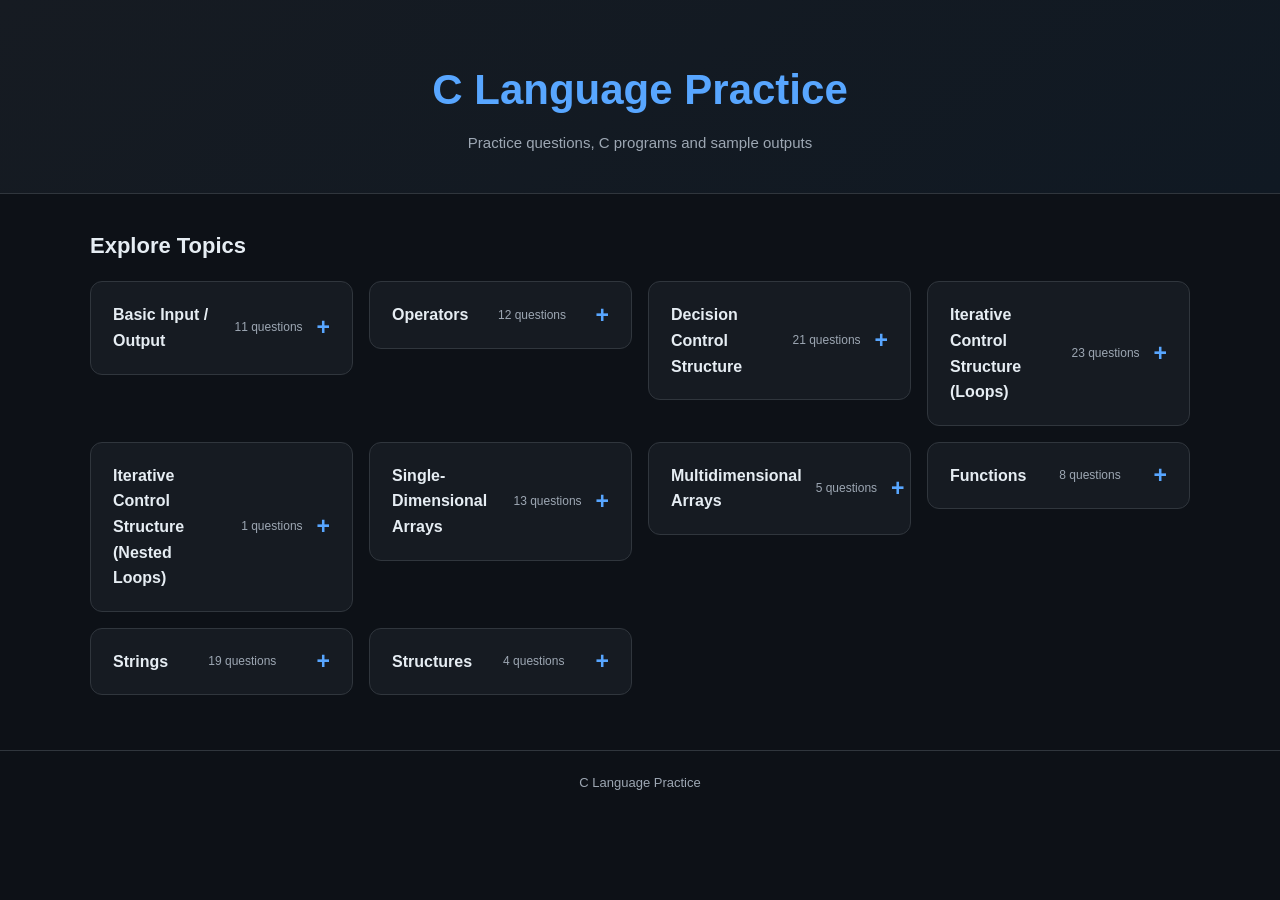
==== index.html @ 33afac53 "Add index.html" ====
<!DOCTYPE html>

<html lang="en">
<head>
<meta charset="utf-8"/>
<meta content="width=device-width, initial-scale=1.0" name="viewport"/>
<title>C Language Practice</title>
<style>
*{box-sizing:border-box;margin:0;padding:0}
:root{color-scheme:dark;--bg:#0d1117;--panel:#161b22;--panel2:#0f1722;--line:#30363d;--text:#e6edf3;--muted:#9da7b3;--accent:#58a6ff;--green:#7ee787}
body{font-family:Arial,Helvetica,sans-serif;background:var(--bg);color:var(--text);line-height:1.6}
header{text-align:center;padding:56px 20px 38px;background:linear-gradient(145deg,#161b22,#101923);border-bottom:1px solid var(--line)}
header h1{font-size:clamp(28px,5vw,42px);color:var(--accent);margin-bottom:8px}
header p{color:var(--muted);font-size:15px}
main{width:min(1100px,calc(100% - 32px));margin:34px auto 55px}
.section-heading{font-size:22px;margin:0 0 18px}
.topics{display:grid;grid-template-columns:repeat(auto-fit,minmax(230px,1fr));gap:16px;align-items:start}
.topic{background:var(--panel);border:1px solid var(--line);border-radius:12px;overflow:hidden;min-width:0}
.topic[open]{grid-column:1/-1;border-color:#477fb5}
.topic summary{list-style:none;cursor:pointer;padding:20px 22px;font-size:16px;font-weight:700;display:flex;justify-content:space-between;align-items:center;gap:14px}
.topic summary::-webkit-details-marker{display:none}
.topic summary:after{content:'+';color:var(--accent);font-size:23px;line-height:1}
.topic[open] summary:after{content:'−'}
.topic summary:hover{background:#1d2632}
.topic-count{font-size:12px;color:var(--muted);font-weight:400;white-space:nowrap}
.topic-body{padding:0 18px 20px}
.program{background:var(--panel2);border:1px solid var(--line);border-radius:10px;margin-top:16px;overflow:hidden}
.program h3{font-size:15px;font-weight:600;padding:15px 17px;border-bottom:1px solid var(--line);color:#c9d1d9}
.code-title,.output-title{font-size:12px;text-transform:uppercase;letter-spacing:.08em;color:var(--muted);padding:12px 16px 0}
pre{white-space:pre;overflow:auto;padding:14px 16px;color:#d2e4f7;font:13px/1.55 'Courier New',monospace;tab-size:4}
pre code{font:inherit}
.sample-grid{display:block;border-top:1px solid var(--line)}
.sample-cell{min-width:0}
.sample-cell+ .sample-cell{border-left:1px solid var(--line)}
.sample-cell pre{color:#c4d1df}
.output-title{color:var(--green)}
footer{text-align:center;padding:22px 16px;border-top:1px solid var(--line);font-size:13px;color:var(--muted)}
@media(max-width:700px){.sample-grid{display:block}.sample-cell+.sample-cell{border-left:0;border-top:1px solid var(--line)}.topic-body{padding:0 12px 14px}.program h3{font-size:14px}}
</style>
</head>
<body>
<header>
<h1>C Language Practice</h1>
<p>Practice questions, C programs and sample outputs</p>
</header>
<main>
<h2 class="section-heading">Explore Topics</h2>
<div class="topics">
<details class="topic">
<summary><span>Basic Input / Output</span><span class="topic-count">11 questions</span></summary>
<div class="topic-body">
<article class="program">
<h3>1. Write a program to print the message: Today I made my first C Program.</h3>
<div class="code-title">C Program</div>
<pre><code>#include &lt;stdio.h&gt;
#include &lt;conio.h&gt;

void main()
{
    clrscr();   
    printf("Today I made my first C Program.");
    getch(); }</code></pre>
<div class="sample-grid">

<div class="sample-cell"><div class="output-title">Sample output</div>
<pre>Today I made my first C Program.</pre></div>
</div></article>
<article class="program">
<h3>2. Write a program to read a character from the keyboard and display it on the screen.</h3>
<div class="code-title">C Program</div>
<pre><code>#include &lt;stdio.h&gt;
#include &lt;conio.h&gt;

void main()
{
    char ch;   
    clrscr();  

    printf("Enter a character: ");
    scanf("%c", &amp;ch);   

    printf("You entered: %c", ch);   

    getch();   
}</code></pre>
<div class="sample-grid">

<div class="sample-cell"><div class="output-title">Sample output</div>
<pre>Enter a character: A
You entered: A</pre></div>
</div></article>
<article class="program">
<h3>3. Write a program to read only 4 characters from the keyboard and display it on the screen in a separate line.</h3>
<div class="code-title">C Program</div>
<pre><code>#include &lt;stdio.h&gt;
#include &lt;conio.h&gt;
void main(){
char a, b, c,d;
clrscr();
printf("Read only 4character\n");
printf("Enter the data");
scanf("%c %c %c %c",&amp;a,&amp;b,&amp;c,&amp;d);

printf("your data is %c\n %c\n %c\n %c",a,b,c,d);
}</code></pre>
<div class="sample-grid">

<div class="sample-cell"><div class="output-title">Sample output</div>
<pre>Read only 4character
Enter the data
your data is A
 B
 C
 D</pre></div>
</div></article>
<article class="program">
<h3>4. Write a program to print your name at center of the first line?</h3>
<div class="code-title">C Program</div>
<pre><code>#include &lt;stdio.h&gt;
#include &lt;conio.h&gt;
void main(){
clrscr();
printf("it print the name in center of first line\n");
printf("\t \t \t \t\t Dhruv");  
}</code></pre>
<div class="sample-grid">

<div class="sample-cell"><div class="output-title">Sample output</div>
<pre>it print the name in center of first line
                    Dhruv</pre></div>
</div></article>
<article class="program">
<h3>5. Write a program to store single quote and print that variable to show single quote on output screen.</h3>
<div class="code-title">C Program</div>
<pre><code>#include &lt;stdio.h&gt;
#include &lt;conio.h&gt;
void main(){
char single='\'';
clrscr();
printf("%c",single);
}</code></pre>
<div class="sample-grid">

<div class="sample-cell"><div class="output-title">Sample output</div>
<pre>'</pre></div>
</div></article>
<article class="program">
<h3>6. Write a program for printing your name on output screen but your name should blink 5 times</h3>
<div class="code-title">C Program</div>
<pre><code>#include &lt;stdio.h&gt;
#include &lt;conio.h&gt;
#include &lt;dos.h&gt;
void main(){
clrscr();
printf("your name will blink 5 times\n");
printf("Dhruv");
delay(100);
clrscr();
delay(100);
printf("Dhruv");
delay(100);
clrscr();
delay(100);
printf("Dhruv");
delay(100);
clrscr();
delay(100);
printf("Dhruv");
delay(100);
clrscr();
delay(100);
printf("Dhruv");
delay(100);
clrscr();
delay(100);



}</code></pre>
<div class="sample-grid">

<div class="sample-cell"><div class="output-title">Sample output</div>
<pre>Dhruv</pre></div>
</div></article>
<article class="program">
<h3>7. Write the program to display this output ? #include #include #include void main () { clrscr(); printf(“hello,welcome to c”); delay(5000); }</h3>
<div class="code-title">C Program</div>
<pre><code>#include&lt;stdio.h&gt;
#include&lt;conio.h&gt;
#include&lt;dos.h&gt;
void main(){
clrscr();
printf("Hello, welcome to c");
delay(5000);
}</code></pre>
<div class="sample-grid">

<div class="sample-cell"><div class="output-title">Sample output</div>
<pre>Hello, welcome to c</pre></div>
</div></article>
<article class="program">
<h3>8. Write a program to print your name at the center of the page ?</h3>
<div class="code-title">C Program</div>
<pre><code>#include &lt;stdio.h&gt;
#include &lt;conio.h&gt;

void main()
{
    int i;

    clrscr();   


    for(i = 0; i &lt; 10; i++)
        printf("\n");


    for(i = 0; i &lt; 35; i++)
        printf(" ");

    printf("Dhruv Goyal");   

    getch(); 
}</code></pre>
<div class="sample-grid">

<div class="sample-cell"><div class="output-title">Sample output</div>
<pre>Dhruv Goyal</pre></div>
</div></article>
<article class="program">
<h3>9. Enter password display like ****** ?</h3>
<div class="code-title">C Program</div>
<pre><code>#include&lt;stdio.h&gt;
#include&lt;conio.h&gt;
void main(){
char a,b,c,d,e,f;
clrscr();
printf("pasword will be printed like ******:");
scanf("%c",&amp;a);
scanf("%c",&amp;b);
scanf("%c",&amp;c);
scanf("%c",&amp;d);
scanf("%c",&amp;e);
scanf("%c",&amp;f);
printf("output is ******");
}</code></pre>
<div class="sample-grid">

<div class="sample-cell"><div class="output-title">Sample output</div>
<pre>pasword will be printed like ******:
output is ******</pre></div>
</div></article>
<article class="program">
<h3>10. Enter two character from user and print ASCII value ?</h3>
<div class="code-title">C Program</div>
<pre><code>#include&lt;stdio.h&gt;
#include&lt;conio.h&gt;
void main(){
char x,y;
clrscr();
printf("Enter two character to print their ascii value:");
printf("\n Enter the first character");
scanf("%c",&amp;x);
fflush(stdin);
printf("\n Enter the Second character");
scanf("%c",&amp;y);
fflush(stdin);
printf("the ascii values are %d %d",x,y);
}</code></pre>
<div class="sample-grid">

<div class="sample-cell"><div class="output-title">Sample output</div>
<pre>Enter two character to print their ascii value:
 Enter the first character: A
 Enter the Second character: z
the ascii values are 65 122</pre></div>
</div></article>
<article class="program">
<h3>11. Print all ASCII character 0 to 127 ?</h3>
<div class="code-title">C Program</div>
<pre><code>#include &lt;stdio.h&gt;
#include &lt;conio.h&gt;
void main(){
int i;
clrscr();
printf("prints character to ascii value 0 to 127\n");
for(i=0;i&lt;=127;i++)
{
printf("%c ",i);
}}</code></pre>
<div class="sample-grid">

<div class="sample-cell"><div class="output-title">Sample output</div>
<pre>prints character to ascii value 0 to 127
[ASCII characters from code 0 through 127 are displayed]</pre></div>
</div></article>
</div></details>
<details class="topic">
<summary><span>Operators</span><span class="topic-count">12 questions</span></summary>
<div class="topic-body">
<article class="program">
<h3>1. Write a program to show that example of pre-increment ?</h3>
<div class="code-title">C Program</div>
<pre><code>#include&lt;stdio.h&gt;
#include&lt;conio.h&gt;
void main()
{
int a=5;
int b;
clrscr();
b=++a;
printf("value of a: %d\n",a);
printf("value of b: %d\n",b);
}</code></pre>
<div class="sample-grid">

<div class="sample-cell"><div class="output-title">Sample output</div>
<pre>value of a: 6
value of b: 6</pre></div>
</div></article>
<article class="program">
<h3>2. Write a program to show that example of post-increment ?</h3>
<div class="code-title">C Program</div>
<pre><code>#include&lt;stdio.h&gt;
#include&lt;conio.h&gt;
void main()
{
int a=10;
int b;
clrscr();
b=a++;
printf("value of a %d\n",a);
printf("value of b %d\n",b);
}</code></pre>
<div class="sample-grid">

<div class="sample-cell"><div class="output-title">Sample output</div>
<pre>value of a 11
value of b 10</pre></div>
</div></article>
<article class="program">
<h3>3. Write a program to show that example of pre-decrement ?</h3>
<div class="code-title">C Program</div>
<pre><code>#include&lt;stdio.h&gt;
#include&lt;conio.h&gt;
void main()
{
int a=10,b;
clrscr();
b=--a;
printf("value of a:%d\n",a);
printf("value of b:%d\n",b);
}</code></pre>
<div class="sample-grid">

<div class="sample-cell"><div class="output-title">Sample output</div>
<pre>value of a:9
value of b:9</pre></div>
</div></article>
<article class="program">
<h3>4. Write a program to show that example of post-decrement ?</h3>
<div class="code-title">C Program</div>
<pre><code>#include&lt;stdio.h&gt;
#include&lt;conio.h&gt;
void main()
{
int a=11;
int b;
clrscr();
b=a--;
printf("value of a:%d\n",a);

printf("value of b:%d\n",b);
}</code></pre>
<div class="sample-grid">

<div class="sample-cell"><div class="output-title">Sample output</div>
<pre>value of a:10
value of b:11</pre></div>
</div></article>
<article class="program">
<h3>5. Write a program to enter 2 numbers from user add the number and show the answer , again take 2 number from user subtract the number display the answer ,again take 2 number from user multiply the number display the answer and ,again take 2 number from the user divide the number display the answer ,again take 2 number find the remainder and display the answer ?</h3>
<div class="code-title">C Program</div>
<pre><code>#include&lt;stdio.h&gt;
#include&lt;conio.h&gt;
void main()
{
int x,y;
clrscr();
printf("enter the first number");
scanf("%d",&amp;x);
printf("enter the second number");
scanf("%d",&amp;y);
printf("%d\n",x+y);

	printf("enter the first number");
	scanf("%d",&amp;x);
	printf("enter the second number");
	scanf("%d",&amp;y);
	printf("%d\n",x-y);

		printf("enter the  number");
		scanf("%d",&amp;x);
		printf("enter the number");
		scanf("%d",&amp;y);
		printf("%d\n",x*y);

			printf("enter the number");
			scanf("%d",&amp;x);
			printf("enter the number");
			scanf("%d",&amp;y);
			printf("%d\n",x/y);

				printf("enter the number");
				scanf("%d",&amp;x);
				printf("enter the number");
				scanf("%d",&amp;y);
				printf("%d\n",x%y);
				}</code></pre>
<div class="sample-grid">

<div class="sample-cell"><div class="output-title">Sample output</div>
<pre>15
5
50
2
0</pre></div>
</div></article>
<article class="program">
<h3>6. Write a program to enter a number from the user ,the length of the number is depend on the user ,programmer should print the last digit of number ?</h3>
<div class="code-title">C Program</div>
<pre><code>#include&lt;stdio.h&gt;
#include&lt;conio.h&gt;
void main()
{
long num;
int x;
clrscr();
printf("enter any number");
scanf("%ld",&amp;num);
x=num % 10;
printf("the last digit of the number is : %d\n",x);
}</code></pre>
<div class="sample-grid">

<div class="sample-cell"><div class="output-title">Sample output</div>
<pre>enter any number12345
the last digit of the number is : 5</pre></div>
</div></article>
<article class="program">
<h3>7. Enter a decimal number from the user (float) and print the right hand side of the decimal point ?</h3>
<div class="code-title">C Program</div>
<pre><code>#include&lt;stdio.h&gt;
#include&lt;conio.h&gt;
void main()
{
int x;
float y;
clrscr();
printf("enter the number: ");
scanf("%f",&amp;y);
x=y;
y=y-x;
printf("the number is %f",y);
getch();
}</code></pre>
<div class="sample-grid">

<div class="sample-cell"><div class="output-title">Sample output</div>
<pre>enter the number: 45.67
the number is 0.670000</pre></div>
</div></article>
<article class="program">
<h3>8. Enter a number from user and find out cube of numbers ?</h3>
<div class="code-title">C Program</div>
<pre><code>#include&lt;stdio.h&gt;
#include&lt;conio.h&gt;
void main()
{
int x,cube;
clrscr();
printf("enter the number");
scanf("%d",&amp;x);
cube=x*x*x;
printf("the cube of the number is:%d",cube);
}</code></pre>
<div class="sample-grid">

<div class="sample-cell"><div class="output-title">Sample output</div>
<pre>enter the number3
the cube of the number is:27</pre></div>
</div></article>
<article class="program">
<h3>9. Enter float number from user and round of the number ?</h3>
<div class="code-title">C Program</div>
<pre><code>#include&lt;stdio.h&gt;
#include&lt;conio.h&gt;
void main()
{
float x,p;
int i,r;
clrscr();
printf("enter the number: ");
scanf("%f",&amp;x);
i=x;
p=x-i;
if(p&gt;0.5)r=i+1;
else r=i;
printf("Round off for your number is: %d",r);
getch();
}</code></pre>
<div class="sample-grid">

<div class="sample-cell"><div class="output-title">Sample output</div>
<pre>enter the number: 7.6
Round off for your number is: 8</pre></div>
</div></article>
<article class="program">
<h3>10. Enter a lower case character from user and print it into upper case ?</h3>
<div class="code-title">C Program</div>
<pre><code>#include&lt;stdio.h&gt;
#include&lt;conio.h&gt;
void main()
{
char x;
clrscr();
printf("enter a lower case character");
scanf("%c",&amp;x);
if(x&gt;=97&amp;&amp;x&lt;=122)
printf("changed character is %c",x-32);
else
printf("nothing");
}</code></pre>
<div class="sample-grid">

<div class="sample-cell"><div class="output-title">Sample output</div>
<pre>enter a lower case characterg
changed character is G</pre></div>
</div></article>
<article class="program">
<h3>11. Enter marks of students and calculate average of student’s marks ?</h3>
<div class="code-title">C Program</div>
<pre><code>#include&lt;stdio.h&gt;
#include&lt;conio.h&gt;
void main()
{
int a,b,c,d,e,avg,fnl;
clrscr();
printf("enter the marks:");
scanf("%d",&amp;a);
printf("\nenter the marks:");
scanf("%d",&amp;b);
printf("\nenter the marks:");
scanf("%d",&amp;c);
printf("\nenter the marks:");
scanf("%d",&amp;d);
printf("\nenter the marks:");
scanf("%d",&amp;e);
avg=a+b+c+d+e;
printf("the average of marks %d",avg/5);
}</code></pre>
<div class="sample-grid">

<div class="sample-cell"><div class="output-title">Sample output</div>
<pre>enter the marks: 80
enter the marks: 70
enter the marks: 90
enter the marks: 60
enter the marks: 100
the average of marks 80</pre></div>
</div></article>
<article class="program">
<h3>12. Calculate simple interest = (P x R x T)/ 100</h3>
<div class="code-title">C Program</div>
<pre><code>#include&lt;stdio.h&gt;
#include&lt;conio.h&gt;
void main()
{
float p,r,t,interest;
clrscr();
printf("enter principle");
scanf("%f",&amp;p);
printf("enter rate");
scanf("%f",&amp;r);
printf("enter time");
scanf("%f",&amp;t);
interest=(p*r*t)/100;
printf("%f",interest);
getch();
}</code></pre>
<div class="sample-grid">

<div class="sample-cell"><div class="output-title">Sample output</div>
<pre>enter principle1000
enter rate5
enter time2
100.000000</pre></div>
</div></article>
</div></details>
<details class="topic">
<summary><span>Decision Control Structure</span><span class="topic-count">21 questions</span></summary>
<div class="topic-body">
<article class="program">
<h3>1. Write a program to enter the number from the user and check it is positive or negative or 0 (zero) ?</h3>
<div class="code-title">C Program</div>
<pre><code>#include &lt;stdio.h&gt;
#include &lt;conio.h&gt;
void main(){
int x;
clrscr();
printf("enter the number to check");
scanf("%d",&amp;x);
if(x&gt;0)
printf("\n Number is positive");
else if(x&lt;0)
printf("\n Number is negative");
else
printf("\n Number is zero");
}</code></pre>
<div class="sample-grid">

<div class="sample-cell"><div class="output-title">Sample output</div>
<pre>enter the number to check5
 Number is positive</pre></div>
</div></article>
<article class="program">
<h3>2. Enter a number from user and check it is odd or even ?</h3>
<div class="code-title">C Program</div>
<pre><code>#include &lt;stdio.h&gt;
#include &lt;conio.h&gt;
void main(){
int x;
clrscr();
printf("checks the number is odd or even");
scanf("%d",&amp;x);
if (x%2==0&amp;&amp;x&gt;=0)
printf("number is even");
else if(x%2!=0&amp;&amp;x&gt;=0)
printf("number is odd");
else
printf("number is negative");
}</code></pre>
<div class="sample-grid">

<div class="sample-cell"><div class="output-title">Sample output</div>
<pre>checks the number is odd or even
number is odd</pre></div>
</div></article>
<article class="program">
<h3>3. Enter a number from the user and check that it is of 1 digit or 2 digit or 3 digit or 4 digit or 5 digit ?</h3>
<div class="code-title">C Program</div>
<pre><code>#include &lt;stdio.h&gt;
#include &lt;conio.h&gt;
void main(){
long int x;
clrscr();
printf("check the number of digits");
scanf("%d",&amp;x);
if(x&gt;-32768&amp;&amp;x&lt;32767){
if(x&lt;10)
printf("\n number is 1digit");
else if(x&lt;100)
printf("\n number is 2digit");
else if(x&lt;1000)
printf("\n number is 3digit");
else if(x&lt;10000)
printf("\n number is 4digit");
else if(x&lt;32768)
printf("\n number is 5digit");
}
printf("out of range");
}</code></pre>
<div class="sample-grid">

<div class="sample-cell"><div class="output-title">Sample output</div>
<pre>check the number of digits
 number is 3digit</pre></div>
</div></article>
<article class="program">
<h3>4. Enter a number from the user if the number is between 0 to 40 then we will print fail if the number is between 40 to 60 then we will print C grade ,if the number is between 60 to 80 than we will print B grade ,if the number is between 80 to 100 then we will print A grade and rest all number are invalid ?</h3>
<div class="code-title">C Program</div>
<pre><code>#include&lt;stdio.h&gt;
#include&lt;conio.h&gt;
void main()
{
int x;
clrscr();
printf("grades the student on the basic of number");
scanf("%d",&amp;x);
if(x&gt;=0&amp;&amp;x&lt;40)
printf("\nfail");
else if(x&gt;=40&amp;&amp;x&lt;60)
printf("\n grade is C");
else if(x&gt;=60&amp;&amp;x&lt;80)
printf("\n grade is B");
else if(x&gt;=80&amp;&amp;x&lt;100)
printf("\n grade is A");
else

printf("invalid marking");
}</code></pre>
<div class="sample-grid">

<div class="sample-cell"><div class="output-title">Sample output</div>
<pre>grades the student on the basic of number
 grade is B</pre></div>
</div></article>
<article class="program">
<h3>5. Enter a number from the user and check it is a decimal number or not ?</h3>
<div class="code-title">C Program</div>
<pre><code>#include &lt;stdio.h&gt;
#include &lt;conio.h&gt;
void main(){
float x,d;
int y;
clrscr();
printf("checks the decimals place");
scanf("%f",&amp;x);
d=x-(int)x;
printf("%f",d);
if(x==(int)x)
printf("not decimal");
else
printf("decimal");
}</code></pre>
<div class="sample-grid">

<div class="sample-cell"><div class="output-title">Sample output</div>
<pre>checks the decimals place
8.250000
decimal</pre></div>
</div></article>
<article class="program">
<h3>6. Enter a number from the user if it is a negative then convert into positive and if it is positive then convert into negative often that print the number ?</h3>
<div class="code-title">C Program</div>
<pre><code>#include &lt;stdio.h&gt;
#include &lt;conio.h&gt;

void main()
{
    int num;
    clrscr();  

    printf("Enter a number: ");
    scanf("%d", &amp;num);

    if(num &lt; 0)
    {
        num = -num;   
    }
    else if(num &gt; 0)
    {
        num = -num;       }
   else
	printf("numbez is zero");

    printf("Converted number is: %d", num);

    getch(); 
}</code></pre>
<div class="sample-grid">

<div class="sample-cell"><div class="output-title">Sample output</div>
<pre>Enter a number: 7
Converted number is: -7</pre></div>
</div></article>
<article class="program">
<h3>7. Enter a character from the user and check that it is an alphabet ?</h3>
<div class="code-title">C Program</div>
<pre><code>#include &lt;stdio.h&gt;
#include &lt;conio.h&gt;

void main()
{
    char ch;
    clrscr();  

    printf("Enter a character: ");
    scanf("%c", &amp;ch);

    if((ch &gt;= 'A' &amp;&amp; ch &lt;= 'Z') || (ch &gt;= 'a' &amp;&amp; ch &lt;= 'z'))
    {
        printf("The character '%c' is an alphabet.", ch);
    }
    else
    {
        printf("The character '%c' is NOT an alphabet.", ch);
    }

    getch();  
}</code></pre>
<div class="sample-grid">

<div class="sample-cell"><div class="output-title">Sample output</div>
<pre>Enter a character: G
The character 'G' is an alphabet.</pre></div>
</div></article>
<article class="program">
<h3>8. Enter a number from the user if the number is negative then square the number and if it is positive then increment the number 20 times ?</h3>
<div class="code-title">C Program</div>
<pre><code>#include &lt;stdio.h&gt;
#include &lt;conio.h&gt;

void main()
{
    int num;
    clrscr(); 
    printf("Enter a number: ");
    scanf("%d", &amp;num);

    if(num &lt; 0)
    {
        printf("Result is: %d", num * num);   
    }
    else if(num &gt; 0)
    {
        printf("the number is increased by 20 %d", num+20);
    }

    

    getch();
}
}</code></pre>
<div class="sample-grid">

<div class="sample-cell"><div class="output-title">Sample output</div>
<pre>Enter a number: 3
the number is increased by 20 23</pre></div>
</div></article>
<article class="program">
<h3>9. Enter two number from user and check which is the greater number and print the greater number ?</h3>
<div class="code-title">C Program</div>
<pre><code>#include &lt;stdio.h&gt;
#include &lt;conio.h&gt;

void main()
{
    int num1, num2;
    clrscr();

    printf("Enter first number: ");
    scanf("%d", &amp;num1);

    printf("Enter second number: ");
    scanf("%d", &amp;num2);

    if(num1 &gt; num2)
    {
        printf("%d is greater", num1);
    }
    else if(num2 &gt; num1)
    {
        printf("%d is greater", num2);
    }
    else
    {
        printf("Both numbers are equal");
    }

    getch();  
}</code></pre>
<div class="sample-grid">

<div class="sample-cell"><div class="output-title">Sample output</div>
<pre>Enter first number: 12
Enter second number: 8
12 is greater</pre></div>
</div></article>
<article class="program">
<h3>10. Enter a number from user and check it is divisible by 4 or not ?</h3>
<div class="code-title">C Program</div>
<pre><code>#include &lt;stdio.h&gt;
#include &lt;conio.h&gt;

void main()
{
    int num;
    clrscr();  
    printf("Enter a number: ");
    scanf("%d", &amp;num);

    if(num % 4 == 0)
    {
        printf("is divisible by 4");
    }
    else
    {
        printf(" NOT divisible by 4");
    }

    getch(); 
}</code></pre>
<div class="sample-grid">

<div class="sample-cell"><div class="output-title">Sample output</div>
<pre>Enter a number: 28
is divisible by 4</pre></div>
</div></article>
<article class="program">
<h3>11. Enter a four characters from users and check they are equal or not ?</h3>
<div class="code-title">C Program</div>
<pre><code>#include &lt;stdio.h&gt;
#include &lt;conio.h&gt;

void main()
{
    char a, b, c, d;
    clrscr();  

    printf("Enter four characters:\n");
    scanf("%c %c %c %c", &amp;a, &amp;b, &amp;c, &amp;d);

    if(a == b &amp;&amp; b == c &amp;&amp; c == d)
    {
        printf("All four characters are equal.");
    }
    else
    {
        printf("All four characters are NOT equal.");
    }

    getch();  
}</code></pre>
<div class="sample-grid">

<div class="sample-cell"><div class="output-title">Sample output</div>
<pre>Enter four characters:
All four characters are equal.</pre></div>
</div></article>
<article class="program">
<h3>12. Enter three numbers from users and tell which is greater ?</h3>
<div class="code-title">C Program</div>
<pre><code>#include &lt;stdio.h&gt;
#include &lt;conio.h&gt;

void main()
{
    int x,y,z,k;
    clrscr();
    printf("compares three numbers");
    printf("\n Enter the number 1");
    scanf("%d",&amp;x);
    printf("\n Enter the number 2");
    scanf("%d",&amp;y);
    printf("\n Enter the nmuber 3");
    scanf("%d",&amp;z);
    k=x&gt;y?x:y;
    k=k&gt;z?k:z;
    printf("the greater is %d",k);
    getch();
}</code></pre>
<div class="sample-grid">

<div class="sample-cell"><div class="output-title">Sample output</div>
<pre>compares three numbers
 Enter the number 1
 Enter the number 2
 Enter the nmuber 3
the greater is 15</pre></div>
</div></article>
<article class="program">
<h3>13. Enter a number from the user if the user enters 30 then print the month in which we have 30 days. If the enter 31 then print the month 31 days for 28, 29 print the month else everything is invalid ?</h3>
<div class="code-title">C Program</div>
<pre><code>#include &lt;stdio.h&gt;
#include &lt;conio.h&gt;

void main()
{
    int days;
    clrscr();  
    printf("Enter number of days (28, 29, 30, 31): ");
    scanf("%d", &amp;days);

    if(days == 31)
    {
        printf("Months with 31 days are:\n");
        printf("January, March, May, July, August, October, December");
    }
    else if(days == 30)
    {
        printf("Months with 30 days are:\n");
        printf("April, June, September, November");
    }
    else if(days == 28 || days == 29)
    {
        printf("Month with 28 or 29 days is:\n");
        printf("February");
    }
    else
    {
        printf("go back to school");
    }

    getch(); 
}</code></pre>
<div class="sample-grid">

<div class="sample-cell"><div class="output-title">Sample output</div>
<pre>Enter number of days (28, 29, 30, 31): 31
Months with 31 days are:
January, March, May, July, August, October, December</pre></div>
</div></article>
<article class="program">
<h3>14. Enter one digit number from user and print in words ?</h3>
<div class="code-title">C Program</div>
<pre><code>#include &lt;stdio.h&gt;
#include &lt;conio.h&gt;

void main()
{
    int num;
    clrscr();   

    printf("Enter a one-digit number (0-9): ");
    scanf("%d", &amp;num);

    switch(num)
    {
        case 0:
            printf("Zero");
            break;
        case 1:
            printf("One");
            break;
        case 2:
            printf("Two");
            break;
        case 3:
            printf("Three");
            break;
        case 4:
            printf("Four");
            break;
        case 5:
            printf("Five");
            break;
        case 6:
            printf("Six");
            break;
        case 7:
            printf("Seven");
            break;
        case 8:
            printf("Eight");
            break;
        case 9:
            printf("Nine");
            break;
        default:
            printf("Invalid input! Please enter a number between 0 and 9.");
    }

    getch();   
}</code></pre>
<div class="sample-grid">

<div class="sample-cell"><div class="output-title">Sample output</div>
<pre>Enter a one-digit number (0-9): 5
Five</pre></div>
</div></article>
<article class="program">
<h3>15. Enter two characters from user and check both are same or not, if not same then find out difference between them ?</h3>
<div class="code-title">C Program</div>
<pre><code>#include &lt;stdio.h&gt;
#include &lt;conio.h&gt;
void main(){
char x,y;
clrscr();
printf("compares two character\n");
printf("\nEnter the first character");
scanf("%c",&amp;x);
fflush(stdin);
printf("\nEnter the second character");
scanf("%c",&amp;y);
if(x==y)
printf("both are same");
else
printf("difference is %d", x-y );
}</code></pre>
<div class="sample-grid">

<div class="sample-cell"><div class="output-title">Sample output</div>
<pre>compares two character
Enter the first character: a
Enter the second character: z
difference is -25</pre></div>
</div></article>
<article class="program">
<h3>16. Enter two digit number from user and print it in word (like 50 will be five zero) ?</h3>
<div class="code-title">C Program</div>
<pre><code>#include &lt;stdio.h&gt;
#include &lt;conio.h&gt;

void main()
{
    int num, tens, ones;
    clrscr();   

    printf("Enter a two-digit number (10-99): ");
    scanf("%d", &amp;num);

    if(num &gt;=10 &amp;&amp; num &lt;100)
    {
        tens = num / 10;   
        ones = num % 10;   


        switch(tens)
        {
            case 0: printf("Zero "); break;
            case 1: printf("One "); break;
            case 2: printf("Two "); break;
            case 3: printf("Three "); break;
            case 4: printf("Four "); break;
            case 5: printf("Five "); break;
            case 6: printf("Six "); break;
            case 7: printf("Seven "); break;
            case 8: printf("Eight "); break;
            case 9: printf("Nine "); break;
        }


        switch(ones)
        {
            case 0: printf(" Zero"); break;
            case 1: printf(" One"); break;
            case 2: printf(" Two"); break;
            case 3: printf(" Three"); break;
            case 4: printf(" Four"); break;
            case 5: printf(" Five"); break;
            case 6: printf(" Six"); break;
            case 7: printf(" Seven"); break;
            case 8: printf(" Eight"); break;
            case 9: printf(" Nine"); break;
        }
    }
else
printf("invlaid input");


    getch();   
}</code></pre>
<div class="sample-grid">

<div class="sample-cell"><div class="output-title">Sample output</div>
<pre>Enter a two-digit number (10-99): 50
Five Zero</pre></div>
</div></article>
<article class="program">
<h3>17. Enter a character from user and it is in upper case, lower case, special characters or numbers ?</h3>
<div class="code-title">C Program</div>
<pre><code>#include &lt;stdio.h&gt;
#include &lt;conio.h&gt;
void main()
{
char x;
clrscr();
printf("Checks the type of character\n");
printf("\nEnter the character");
scanf("%c",&amp;x);
if(x&gt;='A'&amp;&amp;x&lt;='Z')
printf("UPPER CASE");
else if(x&gt;='a'&amp;&amp;x&lt;='z')
printf("LOWER CASE");
else if(x&gt;='0' &amp;&amp;x&lt;='9')
printf("NUMBERS");
else
printf("SPECIAL CHARACTERS");
getch();
}</code></pre>
<div class="sample-grid">

<div class="sample-cell"><div class="output-title">Sample output</div>
<pre>Checks the type of character
Enter the character
LOWER CASE</pre></div>
</div></article>
<article class="program">
<h3>18. Enter the year from user and check its leap year or not ?</h3>
<div class="code-title">C Program</div>
<pre><code>#include &lt;stdio.h&gt;
#include &lt;conio.h&gt;
void main()
{
int num;
clrscr();
printf("Enter the number to check whether it is leap or not\n");
scanf("%d",&amp;num);
if(num%4==0&amp;&amp;num%100!=0||num%400==0)
printf("yeap Year");
else
printf("not an leap year");
getch();
}</code></pre>
<div class="sample-grid">

<div class="sample-cell"><div class="output-title">Sample output</div>
<pre>Enter the number to check whether it is leap or not
yeap Year</pre></div>
</div></article>
<article class="program">
<h3>19. Enter date, month, year and check it is valid date or not ?</h3>
<div class="code-title">C Program</div>
<pre><code>void main()
{
int d,m,y;
clrscr();
printf("Check the valid year");
printf("\nenter the date");
scanf("%d",&amp;d);
printf("\nenter the month");
scanf("%d",&amp;m);
printf("\nenter the year");
scanf("%d",&amp;y);
if(d&gt;0&amp;&amp;d&lt;32&amp;&amp;m&gt;0&amp;&amp;m&lt;13&amp;&amp;y&lt;2026)
printf("data is valid %0.2d/%0.2d/%0.4d",d,m,y);
else
printf("invalid date");
}</code></pre>
<div class="sample-grid">

<div class="sample-cell"><div class="output-title">Sample output</div>
<pre>Check the valid year
enter the date
enter the month
enter the year
data is valid 29/02/2024</pre></div>
</div></article>
<article class="program">
<h3>20. Enter current date of DOB of user and find out difference ?</h3>
<div class="code-title">C Program</div>
<pre><code>#include &lt;stdio.h&gt;
#include &lt;conio.h&gt;

void main()
{
    int d1, m1, y1;   
    int d2, m2, y2;   
    int d, m, y;     
    int days;        

    clrscr();

    printf("Enter your Date of Birth (dd mm yyyy): ");
    scanf("%d %d %d", &amp;d1, &amp;m1, &amp;y1);

    printf("Enter Current Date (dd mm yyyy): ");
    scanf("%d %d %d", &amp;d2, &amp;m2, &amp;y2);

   
    if(m2 == 1 || m2 == 2 || m2 == 4 || m2 == 6 || m2 == 8 || m2 == 9 || m2 == 11)
        days = 31;
    else if(m2 == 5 || m2 == 7 || m2 == 10 || m2 == 12)
        days = 30;
    else
	days = 28;


    if(d2 &lt; d1)
    {
	d2 = d2 + days;
	m2 = m2 - 1;
    }


    if(m2 &lt; m1)
    {
	m2 = m2 + 12;
	y2 = y2 - 1;
    }

    d = d2 - d1;
    m = m2 - m1;
    y = y2 - y1;

    printf("\nYour Age Difference is: %d Years %d Months %d Days", y, m, d);

    getch();
}</code></pre>
<div class="sample-grid">

<div class="sample-cell"><div class="output-title">Sample output</div>
<pre>Enter your Date of Birth (dd mm yyyy): 1 1 2000
Enter Current Date (dd mm yyyy): 1 1 2024
Your Age Difference is: 24 Years 0 Months 0 Days</pre></div>
</div></article>
<article class="program">
<h3>21. Write a program to calculate area and perimeter of rectangle ?</h3>
<div class="code-title">C Program</div>
<pre><code>#include &lt;stdio.h&gt;
#include &lt;conio.h&gt;
void main(){
float l,b,area,per;
clrscr();
printf("Enter the lenght of rectangle");
scanf("%f",&amp;l);
printf("\nEnter the breadht of rectangle");
scanf("%f",&amp;b);
area= l*b;
per=2*(l+b);
printf("the perimeter is %f\n the area is%f",per,area);
getch();
}</code></pre>
<div class="sample-grid">

<div class="sample-cell"><div class="output-title">Sample output</div>
<pre>Enter the lenght of rectangle 5
Enter the breadht of rectangle 3
the perimeter is 16.000000
the area is15.000000</pre></div>
</div></article>
</div></details>
<details class="topic">
<summary><span>Iterative Control Structure (Loops)</span><span class="topic-count">23 questions</span></summary>
<div class="topic-body">
<article class="program">
<h3>1. Enter a number from the user and find out the binary of that number ?</h3>
<div class="code-title">C Program</div>
<pre><code>#include&lt;stdio.h&gt;
#include&lt;conio.h&gt;
void main()
{ int num;
int j;
int binary[32];
int i=0;
clrscr();
printf("enter a number");
scanf("%d",&amp;num);
if(num==0)
{ printf("binary :0");
}
while (num&gt;0)
{ binary[i]=num%2;
num=num/2;
i++;
}
printf("binary");
for(j=i-1;j&gt;=0;j--)
{ printf("%d",binary[j]);
}
}</code></pre>
<div class="sample-grid">

<div class="sample-cell"><div class="output-title">Sample output</div>
<pre>enter a number10
binary1010</pre></div>
</div></article>
<article class="program">
<h3>2. Enter a number from the user and check that the number is divisible by any prime number or not ?</h3>
<div class="code-title">C Program</div>
<pre><code>#include &lt;stdio.h&gt;
#include &lt;conio.h&gt;

void main() {
    int num, i, j, isPrime, flag = 0;

    clrscr(); 

    printf("Enter a number: ");
    scanf("%d", &amp;num);

    if (num &lt;= 1) {
        printf("Number must be greater than 1.");
        getch(); 
        return;
    }

  
    for (i = 2; i &lt;= num / 2; i++) {
        isPrime = 1; 

     
        for (j = 2; j &lt;= i / 2; j++) {
            if (i % j == 0) {
                isPrime = 0; 
                break;
            }
        }

   
        if (isPrime == 1 &amp;&amp; num % i == 0) {
            printf("%d is divisible by prime number %d\n", num, i);
            flag = 1;
        }
    }

    if (flag == 0)
        printf("%d is not divisible by any prime number.", num);

    getch();
}</code></pre>
<div class="sample-grid">

<div class="sample-cell"><div class="output-title">Sample output</div>
<pre>Enter a number: 10
10 is divisible by prime number 2
10 is divisible by prime number 5</pre></div>
</div></article>
<article class="program">
<h3>3. Enter a number from the user and check it is a prime number or not ?</h3>
<div class="code-title">C Program</div>
<pre><code>#include &lt;stdio.h&gt;
#include &lt;conio.h&gt;
void main(){
    int n,i,prime=1;
    clrscr();
    printf("Enter the number\n");
    scanf("%d",&amp;n);

    if(n&lt;=1) prime=0;
    for(i=2;i*i&lt;=n &amp;&amp; prime;i++)

    if(n%i==0) prime=0;
    if(prime) printf("prime\n"); 

    else printf("not prime\n");
    
}</code></pre>
<div class="sample-grid">

<div class="sample-cell"><div class="output-title">Sample output</div>
<pre>Enter the number
7 is prime</pre></div>
</div></article>
<article class="program">
<h3>4. Enter a number from the user and print all digit of the number in separate line ?</h3>
<div class="code-title">C Program</div>
<pre><code>#include &lt;stdio.h&gt;\n#include &lt;conio.h&gt;\nvoid main(){\n    int num, digit, reverse = 0;\n    clrscr();\n    printf("enter number");\n    scanf("%d", &amp;num);\n    while(num &gt; 0){\n        reverse = reverse * 10 + num % 10;\n        num /= 10;\n    }\n    while(reverse &gt; 0){\n        digit = reverse % 10;\n        printf("\\n%d", digit);\n        reverse /= 10;\n    }\n}</code></pre>
<div class="sample-grid">

<div class="sample-cell"><div class="output-title">Sample output</div>
<pre>enter number1234
1
2
3
4</pre></div>
</div></article>
<article class="program">
<h3>5. Write a program to print your name 1 lakh times ?</h3>
<div class="code-title">C Program</div>
<pre><code>#include &lt;stdio.h&gt;
#include &lt;conio.h&gt;
void main(){
    int i;
    clrscr();
    for(i=0;i&lt;100000;i++) printf("Dhruv\n");
    
}</code></pre>
<div class="sample-grid">

<div class="sample-cell"><div class="output-title">Sample output</div>
<pre>Dhruv
Dhruv
Dhruv
Dhruv
Dhruv
...
[printed 100,000 times]</pre></div>
</div></article>
<article class="program">
<h3>6. Write a program to print a series 1 to 1 lakh ?</h3>
<div class="code-title">C Program</div>
<pre><code>#include &lt;stdio.h&gt;
void main(){
    int i;
    clrscr();
    for(i=1;i&lt;=100000;i++) printf("%d\n", i);

}</code></pre>
<div class="sample-grid">

<div class="sample-cell"><div class="output-title">Sample output</div>
<pre>1
2
3
4
5
6
7
8
9
10
...
100000</pre></div>
</div></article>
<article class="program">
<h3>7. Enter a number from the user and print the series from 1 to that number ?</h3>
<div class="code-title">C Program</div>
<pre><code>#include &lt;stdio.h&gt;
#include &lt;conio.h&gt;
void main(){
    int n,i;
    clrscr();
     printf("Enter the number\n");
    scanf("%d",&amp;n);
    for(i=1;i&lt;=n;i++) 
    printf("%d\n", i);
    
}</code></pre>
<div class="sample-grid">

<div class="sample-cell"><div class="output-title">Sample output</div>
<pre>Enter the number
1
2
3
4
5</pre></div>
</div></article>
<article class="program">
<h3>8. Enter a number from the user and print that number 100 time ?</h3>
<div class="code-title">C Program</div>
<pre><code>#include &lt;stdio.h&gt;
#include &lt;conio.h&gt;
void main(){
    int n,i;
    clrscr();
    printf("Enter the number\n");
    scanf("%d",&amp;n);
    for(i=0;i&lt;100;i++)
     printf("%d ", n);
    
}</code></pre>
<div class="sample-grid">

<div class="sample-cell"><div class="output-title">Sample output</div>
<pre>Enter the number
7 7 7 7 7 ... [100 times]</pre></div>
</div></article>
<article class="program">
<h3>9. Write a program print all the odd number between 1 to 100 ?</h3>
<div class="code-title">C Program</div>
<pre><code>#include &lt;stdio.h&gt;
#include &lt;conio.h&gt;
void main(){
    int i;
    clrscr();
    for(i=1;i&lt;=100;i+=2){
     printf("%d ", i);}
}</code></pre>
<div class="sample-grid">

<div class="sample-cell"><div class="output-title">Sample output</div>
<pre>1 3 5 7 9 11 13 15 17 19 ... 97 99</pre></div>
</div></article>
<article class="program">
<h3>10. Write a program print the table of 4 in the format given as below (till 20)? 4*1=4 and so on</h3>
<div class="code-title">C Program</div>
<pre><code>#include &lt;stdio.h&gt;
#include &lt;conio.h&gt;
void main(){
    int i;
    clrscr();
    for(i=1;i&lt;=20;i++)
     printf("4*%d=%d\n", i, 4*i);
    
}</code></pre>
<div class="sample-grid">

<div class="sample-cell"><div class="output-title">Sample output</div>
<pre>4*1=4
4*2=8
4*3=12
...
4*20=80</pre></div>
</div></article>
<article class="program">
<h3>11. Enter the number from user and reverse the number?</h3>
<div class="code-title">C Program</div>
<pre><code>#include &lt;stdio.h&gt;
#include &lt;conio.h&gt;
void main(){
    int n,rev=0,sign=1;
    clrscr();
    printf("Enter the number\n");
    scanf("%d",&amp;n);
    if(n&lt;0){ sign=-1; n = -n; }
    while(n&gt;0){ rev = rev*10 + n%10; n /= 10; }
    printf("%d", rev*sign);
    
}</code></pre>
<div class="sample-grid">

<div class="sample-cell"><div class="output-title">Sample output</div>
<pre>Enter the number
4321</pre></div>
</div></article>
<article class="program">
<h3>12. Enter a number from the user if the user enter 1 then you will perform addition operation by entering 2 number from user add it and display answer. if user enter 2 then subtract or if user enter 3 then multiply or if user enter 4 then divide or if user enter 5 then modulo or if any other number then print invalid .if user want to quit the program then user will enter Q. ?</h3>
<div class="code-title">C Program</div>
<pre><code>#include &lt;stdio.h&gt;
#include &lt;conio.h&gt;

void main() {
    char choice;
    float num1, num2, result;

    clrscr();  

    while (1) {
        printf("\n==============================\n");
        printf("  Simple Calculator Program\n");
        printf("==============================\n");
        printf("1. Addition\n");
        printf("2. Subtraction\n");
        printf("3. Multiplication\n");
        printf("4. Division\n");
        printf("5. Modulo\n");
        printf("Q. Quit\n");
  

        printf("Enter your choice: ");
        scanf(" %c", &amp;choice);
        if (choice == 'Q' || choice == 'q') {
            printf("\nExiting program\n");
            break; 
        }

        if (choice &gt;= '1' &amp;&amp; choice &lt;= '5') {
            printf("\nEnter first number: ");
            scanf("%f", &amp;num1);
            printf("Enter second number: ");
            scanf("%f", &amp;num2);
        }

        switch (choice) {
            case '1':
                result = num1 + num2;
                printf("Result = %.2f\n", result);
                break;

            case '2':
                result = num1 - num2;
                printf("Result = %.2f\n", result);
                break;

            case '3':
                result = num1 * num2;
                printf("Result = %.2f\n", result);
                break;

            case '4':
                if (num2 == 0)
                    printf("Division by zero not allowed!\n");
                else {
                    result = num1 / num2;
                    printf("Result = %.2f\n", result);
                }
                break;

            case '5':
                
                printf("Result = %d\n", (int)num1 % (int)num2);
                break;

            default:
                printf("Invalid choice! Please try again.\n");
        }

        printf("\nPress any key to continue...");
        getch(); 
        clrscr();
    }

    getch(); 
}</code></pre>
<div class="sample-grid">

<div class="sample-cell"><div class="output-title">Sample output</div>
<pre>Simple Calculator Program
1. Addition
2. Subtraction
3. Multiplication
4. Division
5. Modulo
Q. Quit
Enter your choice: 1
Enter first number: 10
Enter second number: 5
Result = 15.00
Enter your choice: Q
Exiting program</pre></div>
</div></article>
<article class="program">
<h3>13. Enter the number from user and check its palindrome or not?</h3>
<div class="code-title">C Program</div>
<pre><code>#include &lt;stdio.h&gt;
#include &lt;conio.h&gt;
void main(){
    int n,t,rev=0;
    printf("enter no to reverse");
    scanf("%d",&amp;n);
    t = n; if(t&lt;0) t = -t;
    while(t&gt;0){ rev = rev*10 + t%10; t /= 10; }
    if(n&gt;=0 &amp;&amp; rev==n) printf("palindrome");
     else printf("not palindrome");
    
}</code></pre>
<div class="sample-grid">

<div class="sample-cell"><div class="output-title">Sample output</div>
<pre>enter no to reverse121
palindrome</pre></div>
</div></article>
<article class="program">
<h3>14. Enter two numbers from users, one is base and second is power. Write the result ?</h3>
<div class="code-title">C Program</div>
<pre><code>#include &lt;stdio.h&gt;
#include &lt;conio.h&gt;
void main(){
    int base,exp,i,res=1;

    clrscr();
	
    printf("Enter the base value\n");
    scanf("%d",&amp;base);

    
    printf("Enter the exp value\n");
    scanf("%d",&amp;exp);
    for(i=0;i&lt;exp;i++){
    res *= base;}
    printf("%d", res);
    
}</code></pre>
<div class="sample-grid">

<div class="sample-cell"><div class="output-title">Sample output</div>
<pre>Enter the base value
Enter the exp value
8</pre></div>
</div></article>
<article class="program">
<h3>15. Enter a number from user and print first digit of number ?</h3>
<div class="code-title">C Program</div>
<pre><code>#include &lt;stdio.h&gt;
#include &lt;conio.h&gt;
void main(){
    int n;
    clrscr();
    printf("Enter the number \n");
    scanf("%d",&amp;n);
    if(n&lt;0) 
    n = -n;
    while(n&gt;=10)  
    n /= 10;

    printf("first number is %d", n);
 
}</code></pre>
<div class="sample-grid">

<div class="sample-cell"><div class="output-title">Sample output</div>
<pre>Enter the number
first number is 4</pre></div>
</div></article>
<article class="program">
<h3>16. Enter a number from user and print total from 0 to that number ?</h3>
<div class="code-title">C Program</div>
<pre><code>#include &lt;stdio.h&gt;
#include &lt;conio.h&gt;
void main(){
    int n,i,sum=0;
    clrscr();
    
    printf("enter no\n");
    scanf("%d",&amp;n);
    for(i=0;i&lt;=n;i++) 
    sum += i;
    printf("sum is %d", sum);
    
}</code></pre>
<div class="sample-grid">

<div class="sample-cell"><div class="output-title">Sample output</div>
<pre>enter no
sum is 15</pre></div>
</div></article>
<article class="program">
<h3>17. Enter a number from user and find out factorial of that number ?</h3>
<div class="code-title">C Program</div>
<pre><code>#include &lt;stdio.h&gt;
#include &lt;conio.h&gt;

void main() {
    int num, i;
    int fact = 1; 
    clrscr();  

    printf("Enter a number: ");
    scanf("%d", &amp;num);

    if (num &lt; 0) {
        printf("Factorial of negative number does not exist.");
    } 
    else {
        for (i = 1; i &lt;= num; i++) {
            fact = fact * i;
        }
        printf("Factorial of %d = %d", num, fact);
    }

    getch();  
}</code></pre>
<div class="sample-grid">

<div class="sample-cell"><div class="output-title">Sample output</div>
<pre>Enter a number: 5
Factorial of 5 = 120</pre></div>
</div></article>
<article class="program">
<h3>18. Enter two numbers from user and print range from first number to second number ?</h3>
<div class="code-title">C Program</div>
<pre><code>#include &lt;stdio.h&gt;
#include &lt;conio.h&gt;
void main(){
    int a,b,i;
    clrscr();
    printf("Enter the first range\n");
    scanf("%d",&amp;a);
   printf("Enter the second range\n");
    scanf("%d",&amp;b);
    for(i=a;i&lt;=b;i++) 
   printf("%d ", i);
    
}</code></pre>
<div class="sample-grid">

<div class="sample-cell"><div class="output-title">Sample output</div>
<pre>Enter the first range
Enter the second range
2 3 4 5 6</pre></div>
</div></article>
<article class="program">
<h3>19. Enter password from user maximum 20 digits / character press enter key if you want to exit ?</h3>
<div class="code-title">C Program</div>
<pre><code>#include &lt;stdio.h&gt;
#include &lt;conio.h&gt;
void main() {
    char ch;
    int count = 0;
    clrscr();
    printf("Enter Password (max 20 characters). Press ENTER to exit:\n");
    while (count &lt; 20) {
        ch = getch();
        if (ch == 13 || ch == 10) break;
        printf("*");
        count++;
    }
    if (count == 0)
        printf("\nNo password entered. Exiting...");
    else
        printf("\nTotal characters: %d", count);
    getch();
}</code></pre>
<div class="sample-grid">

<div class="sample-cell"><div class="output-title">Sample output</div>
<pre>Enter Password (max 20 characters). Press ENTER to exit:
******
Total characters: 6</pre></div>
</div></article>
<article class="program">
<h3>20. Write a program to print the counting 1 to 100 with one second delay ?</h3>
<div class="code-title">C Program</div>
<pre><code>#include &lt;stdio.h&gt;
#include &lt;conio.h&gt;
#include &lt;dos.h&gt;  
void main() {
    int i;

    clrscr();  
    printf("Counting from 1 to 100 with 1 second delay:\n\n");

    for (i = 1; i &lt;= 100; i++) {
        printf("%d\n", i);
        delay(1000);  
    }

    
    getch(); }</code></pre>
<div class="sample-grid">

<div class="sample-cell"><div class="output-title">Sample output</div>
<pre>Counting from 1 to 100 with 1 second delay:
1
2
3
4
5
...
100</pre></div>
</div></article>
<article class="program">
<h3>21. Write a program to find out the Fibonacci series/ 1 to 100 (like 0 1 1 2 3 5 8 13………..) ?</h3>
<div class="code-title">C Program</div>
<pre><code>#include &lt;stdio.h&gt;
#include &lt;conio.h&gt;

void main() {
    int a = 0, b = 1, c;

    clrscr(); 
    printf("Fibonacci Series from 1 to 100:\n");

    printf("%d %d ", a, b);  
    c = a + b;

    while (c &lt;= 100) {
        printf("%d ", c);
        a = b;
        b = c;
        c = a + b;
    }

    getch(); 
}</code></pre>
<div class="sample-grid">

<div class="sample-cell"><div class="output-title">Sample output</div>
<pre>Fibonacci Series from 1 to 100:
0 1 1 2 3 5 8 13 21 34 55 89</pre></div>
</div></article>
<article class="program">
<h3>22. Enter a character from user and that character should be alphabet ?</h3>
<div class="code-title">C Program</div>
<pre><code>#include &lt;stdio.h&gt;
#include &lt;conio.h&gt;

void main() {
    char ch;

    clrscr();  
    while (1) {
        printf("Enter a character ");
        scanf(" %c", &amp;ch); 

        if ((ch &gt;= 'A' &amp;&amp; ch &lt;= 'Z') || (ch &gt;= 'a' &amp;&amp; ch &lt;= 'z'))
            printf("'%c' is an alphabet.\n\n", ch);
        else
            printf("'%c' is not an alphabet.\n\n", ch);
    }

    getch(); }</code></pre>
<div class="sample-grid">

<div class="sample-cell"><div class="output-title">Sample output</div>
<pre>Enter a character G
'G' is an alphabet.</pre></div>
</div></article>
<article class="program">
<h3>23. Enter a number from user and check it is Armstrong number or not ?</h3>
<div class="code-title">C Program</div>
<pre><code>#include &lt;stdio.h&gt;
#include &lt;conio.h&gt;

void main() {
    int num, temp, rem, count = 0, i;
    int sum = 0, power, n;

    clrscr();  
    printf("Enter a number: ");
    scanf("%d", &amp;num);

    temp = num;

       while (temp != 0) {
        count++;
        temp = temp / 10;
    }

    temp = num;

        while (temp != 0) {
        rem = temp % 10;

               power = 1;
        for (i = 1; i &lt;= count; i++) {
            power = power * rem;
        }

        sum = sum + power;
        temp = temp / 10;
    }

    if (sum == num)
        printf("%d is an Armstrong number.", num);
    else
        printf("%d is not an Armstrong number.", num);

    getch();  
}</code></pre>
<div class="sample-grid">

<div class="sample-cell"><div class="output-title">Sample output</div>
<pre>Enter a number: 153
153 is an Armstrong number.</pre></div>
</div></article>
</div></details>
<details class="topic">
<summary><span>Iterative Control Structure (Nested Loops)</span><span class="topic-count">1 questions</span></summary>
<div class="topic-body">
<article class="program">
<h3>1. Write a program print the pattern on the screen i.e. ? 11111 11111 11111</h3>
<div class="code-title">C Program</div>
<pre><code>#include&lt;stdio.h&gt;
#include&lt;conio.h&gt;
#include&lt;dos.h&gt;
void main()
{
int i,j;
clrscr();
for(i=1;i&lt;=3;i++)
{

for(j=0;j&lt;4;j++)
{
printf("1");
}
printf("\n") ;
}
}</code></pre>
<div class="sample-grid">

<div class="sample-cell"><div class="output-title">Sample output</div>
<pre>11111
11111
11111</pre></div>
</div></article>
</div></details>
<details class="topic">
<summary><span>Single-Dimensional Arrays</span><span class="topic-count">13 questions</span></summary>
<div class="topic-body">
<article class="program">
<h3>1. Enter an array from user and display all the value ?</h3>
<div class="code-title">C Program</div>
<pre><code>#include&lt;stdio.h&gt;
#include&lt;conio.h&gt;
#include&lt;string.h&gt;

void main(){
char array[5];
int i;
clrscr();
printf("Enter the array(size limit: 5): \n");
for(i=0;i&lt;5;i++){
fflush(stdin);
printf("%d.): ",i+1);
scanf("%c",&amp;array[i]);
}
printf("Printing the array: ");
for(i=0;i&lt;5;i++){
printf("%c ",array[i]);
}
getch();
}</code></pre>
<div class="sample-grid">

<div class="sample-cell"><div class="output-title">Sample output</div>
<pre>Enter the array (size limit: 5):
Printing the array: A B C D E</pre></div>
</div></article>
<article class="program">
<h3>2. Enter an array from user and print the array in reverse order ?</h3>
<div class="code-title">C Program</div>
<pre><code>#include&lt;stdio.h&gt;
#include&lt;conio.h&gt;
#include&lt;string.h&gt;

void main(){
char array[5];
int i;
clrscr();
printf("Enter the array(size limit: 5): \n");
for(i=0;i&lt;5;i++){
fflush(stdin);
printf("%d.) value: ",i+1);
scanf("%c",&amp;array[i]);
}
printf("Printing the array in reverse: ");
for(i=4;i&gt;=0;i--){
printf("%c ",array[i]);
}
getch();
}</code></pre>
<div class="sample-grid">

<div class="sample-cell"><div class="output-title">Sample output</div>
<pre>Enter the array (size limit: 5):
Printing the array in reverse: E D C B A</pre></div>
</div></article>
<article class="program">
<h3>3. Enter an array from user and copy the array into second array ?</h3>
<div class="code-title">C Program</div>
<pre><code>#include&lt;stdio.h&gt;
#include&lt;conio.h&gt;
#include&lt;string.h&gt;

void main(){
char array1[5],array2[5];
int i;
clrscr();
printf("Enter the array1(size limit: 5): \n");
for(i=0;i&lt;5;i++){
fflush(stdin);
printf("%d.): ",i+1);
scanf("%c",&amp;array1[i]);
}
for(i=0;i&lt;5;i++){
array2[i]=array1[i];
}
printf("Printing the copied array2: ");
for(i=0;i&lt;5;i++){
printf("%c ",array2[i]);
}
getch();
}</code></pre>
<div class="sample-grid">

<div class="sample-cell"><div class="output-title">Sample output</div>
<pre>Enter the array1 (size limit: 5):
Printing the copied array2: A B C D E</pre></div>
</div></article>
<article class="program">
<h3>4. Enter an array from user and copy it into another array in reverse order ?</h3>
<div class="code-title">C Program</div>
<pre><code>#include&lt;stdio.h&gt;
#include&lt;conio.h&gt;
#include&lt;string.h&gt;

void main(){
char array1[5],array2[5];
int i;
clrscr();
printf("Enter the array1(size limit: 5): \n");
for(i=0;i&lt;5;i++){
fflush(stdin);
printf("%d.): ",i+1);
scanf("%c",&amp;array1[i]);
}
for(i=0;i&lt;5;i++){
array2[i]=array1[5-1-i];
}
printf("Printing the reverse copied array2: ");
for(i=0;i&lt;5;i++){
printf("%c ",array2[i]);
}
getch();
}</code></pre>
<div class="sample-grid">

<div class="sample-cell"><div class="output-title">Sample output</div>
<pre>Enter the array1 (size limit: 5):
Printing the reverse copied array2: E D C B A</pre></div>
</div></article>
<article class="program">
<h3>5. Enter an array from user and print the number which is even ?</h3>
<div class="code-title">C Program</div>
<pre><code>#include&lt;stdio.h&gt;
#include&lt;conio.h&gt;
#include&lt;string.h&gt;

void main(){
int array[5];
int i;
clrscr();
printf("Enter the array(size limit: 5): \n");
for(i=0;i&lt;5;i++){
fflush(stdin);
printf("%d.)Value: ",i+1);
scanf("%d",&amp;array[i]);
}
printf("Printing the even part of array: ");
for(i=0;i&lt;5;i++){
if(array[i]%2==0)
printf("%d ",array[i]);
}
getch();
}</code></pre>
<div class="sample-grid">

<div class="sample-cell"><div class="output-title">Sample output</div>
<pre>Enter the array (size limit: 5):
Printing the even part of array: 2 4</pre></div>
</div></article>
<article class="program">
<h3>6. Enter an array from user and print the number which is positive ?</h3>
<div class="code-title">C Program</div>
<pre><code>#include&lt;stdio.h&gt;
#include&lt;conio.h&gt;
#include&lt;string.h&gt;

void main(){
int array[5];
int i;
clrscr();
printf("Enter the array avlues(size limit: 5): \n");
for(i=0;i&lt;5;i++){
fflush(stdin);
printf("%d.)Value: ",i+1);
scanf("%d",&amp;array[i]);
}
printf("Printing the positive part of array: ");
for(i=0;i&lt;5;i++){
if(array[i]&gt;0)
printf("%d ",array[i]);
}
getch();
}</code></pre>
<div class="sample-grid">

<div class="sample-cell"><div class="output-title">Sample output</div>
<pre>Enter the array values (size limit: 5):
Printing the positive part of array: 4 7</pre></div>
</div></article>
<article class="program">
<h3>7. Enter an array from user and square all the values of array ?</h3>
<div class="code-title">C Program</div>
<pre><code>#include&lt;stdio.h&gt;
#include&lt;conio.h&gt;
#include&lt;string.h&gt;

void main(){
int array[5];
int i;
clrscr();
printf("Enter the array(size limit: 5): \n");
for(i=0;i&lt;5;i++){
fflush(stdin);
printf("%d.)Value: ",i+1);
scanf("%d",&amp;array[i]);
}
for(i=0;i&lt;5;i++){
array[i]=array[i]*array[i];
}
printf("Printing the modified array(every number is sqared): ");
for(i=0;i&lt;5;i++){
printf("%d ",array[i]);
}
getch();
}</code></pre>
<div class="sample-grid">

<div class="sample-cell"><div class="output-title">Sample output</div>
<pre>Enter the array (size limit: 5):
Printing the modified array (every number is squared): 1 4 9 16 25</pre></div>
</div></article>
<article class="program">
<h3>8. Enter 5 values of array from user and print odd number of array ?</h3>
<div class="code-title">C Program</div>
<pre><code>#include&lt;stdio.h&gt;
#include&lt;conio.h&gt;
#include&lt;string.h&gt;

void main(){
int array[5];
int i;
clrscr();
printf("Enter the array(size limit: 5): \n");
for(i=0;i&lt;5;i++){
fflush(stdin);
printf("%d.)Value: ",i+1);
scanf("%d",&amp;array[i]);
}
printf("Printing the odd part of array: ");
for(i=0;i&lt;5;i++){
if(array[i]%2!=0)
printf("%d ",array[i]);
}
getch();
}</code></pre>
<div class="sample-grid">

<div class="sample-cell"><div class="output-title">Sample output</div>
<pre>Enter the array (size limit: 5):
Printing the odd part of array: 1 3 5</pre></div>
</div></article>
<article class="program">
<h3>9. Enter 5 values of array from user and add all values ?</h3>
<div class="code-title">C Program</div>
<pre><code>#include&lt;stdio.h&gt;
#include&lt;conio.h&gt;
#include&lt;string.h&gt;

void main(){
int array[5],i,sum=0;
clrscr();
printf("Enter the array(size limit: 5): \n");
for(i=0;i&lt;5;i++){
fflush(stdin);
printf("%d.)Value: ",i+1);
scanf("%d",&amp;array[i]);
}
for(i=0;i&lt;5;i++){
sum=array[i]+sum;
}
printf("Sum of all the values: %d",sum);
getch();
}</code></pre>
<div class="sample-grid">

<div class="sample-cell"><div class="output-title">Sample output</div>
<pre>Enter the array (size limit: 5):
Sum of all the values: 15</pre></div>
</div></article>
<article class="program">
<h3>10. Enter 5 values of array from user, enter a value from user and search this value in array, if value is found then print “found” or not then print “not found”?</h3>
<div class="code-title">C Program</div>
<pre><code>#include&lt;stdio.h&gt;
#include&lt;conio.h&gt;
#include&lt;string.h&gt;

void main(){
int array[5],i,c;
clrscr();
printf("Enter the array(size limit: 5): \n");
for(i=0;i&lt;5;i++){
fflush(stdin);
printf("%d.)Value: ",i+1);
scanf("%d",&amp;array[i]);
}
printf("Enter the value to search: ");
scanf("%d",&amp;c);
for(i=0;i&lt;5;i++){
if(array[i]==c){
printf("Found");
goto jump;
}
}
printf("not found");
jump:
getch();
}</code></pre>
<div class="sample-grid">

<div class="sample-cell"><div class="output-title">Sample output</div>
<pre>Enter the array (size limit: 5):
Enter the value to search: 5
Found</pre></div>
</div></article>
<article class="program">
<h3>11. Enter five values of array and sort in ascending order ?</h3>
<div class="code-title">C Program</div>
<pre><code>#include&lt;stdio.h&gt;
#include&lt;conio.h&gt;
#include&lt;string.h&gt;

void main(){
int array[5],i,j,temp;
clrscr();
printf("Enter the array(size limit: 5): \n");
for(i=0;i&lt;5;i++){
fflush(stdin);
printf("%d.)Value: ",i+1);
scanf("%d",&amp;array[i]);
}
for(i=0;i&lt;5;i++){
for(j=i+1;j&lt;5;j++){
if(array[i]&gt;array[j]){
temp=array[j];
array[j]=array[i];
array[i]=temp;}
}
}
printf("Printing the array in ascending order: \n");
for(i=0;i&lt;5;i++){
printf("%d ",array[i]);
}
getch();
}</code></pre>
<div class="sample-grid">

<div class="sample-cell"><div class="output-title">Sample output</div>
<pre>Enter the array (size limit: 5):
Printing the array in ascending order: 1 2 3 4 5</pre></div>
</div></article>
<article class="program">
<h3>12. Find maximum values of array ?</h3>
<div class="code-title">C Program</div>
<pre><code>#include&lt;stdio.h&gt;
#include&lt;conio.h&gt;
#include&lt;string.h&gt;

void main(){
int array[5],i,check=0;
clrscr();
printf("Enter the array(size limit: 5): \n");
for(i=0;i&lt;5;i++){
fflush(stdin);
printf("%d.)Value: ",i+1);
scanf("%d",&amp;array[i]);
}
for(i=0;i&lt;5;i++){
if(check&lt;array[i])check=array[i];
}
printf("Maximum value of the array %d",check);
getch();
}</code></pre>
<div class="sample-grid">

<div class="sample-cell"><div class="output-title">Sample output</div>
<pre>Enter the array (size limit: 5):
Maximum value of the array: 5</pre></div>
</div></article>
<article class="program">
<h3>13. Find minimum values of array ?</h3>
<div class="code-title">C Program</div>
<pre><code>#include&lt;stdio.h&gt;
#include&lt;conio.h&gt;
#include&lt;string.h&gt;

void main(){
int array[5],i,check=array[0];
clrscr();
printf("Enter the array(size limit: 5): \n");
for(i=0;i&lt;5;i++){
fflush(stdin);
printf("%d.)Value: ",i+1);
scanf("%d",&amp;array[i]);
}
for(i=0;i&lt;5;i++){
if(check&gt;array[i])check=array[i];
}
printf("Minimum value of the array %d",check);
getch();
}</code></pre>
<div class="sample-grid">

<div class="sample-cell"><div class="output-title">Sample output</div>
<pre>Enter the array (size limit: 5):
Minimum value of the array: 1</pre></div>
</div></article>
</div></details>
<details class="topic">
<summary><span>Multidimensional Arrays</span><span class="topic-count">5 questions</span></summary>
<div class="topic-body">
<article class="program">
<h3>1. Enter the four number from user and print it into matrix</h3>
<div class="code-title">C Program</div>
<pre><code>#include &lt;stdio.h&gt;
#include &lt;conio.h&gt;
void main(){
int i;
int a[2][2];
clrscr();
printf("Enter 4 number to display in matrix");
printf("\nEnter two number in first row");
for(i=0;i&lt;2;i++)
scanf("%d",&amp;a[0][i]);
printf("\nEnter two number in Second row");
for(i=0;i&lt;2;i++)
scanf("%d",&amp;a[1][i]);
for(i=0;i&lt;2;i++)
printf("%d ",a[0][i]);
printf("\n");
for(i=0;i&lt;2;i++)
printf("%d ",a[1][i]);
getch();
}</code></pre>
<div class="sample-grid">

<div class="sample-cell"><div class="output-title">Sample output</div>
<pre>Enter 4 numbers to display in matrix
Enter two numbers in first row
Enter two numbers in second row
1 2
3 4</pre></div>
</div></article>
<article class="program">
<h3>2. Enter the matrix from and transpose them ?</h3>
<div class="code-title">C Program</div>
<pre><code>#include&lt;stdio.h&gt;
#include&lt;conio.h&gt;
void main(){
int a[2][2], transpose[2][2];
int x,y;
clrscr();
printf("Enter element of 2*2 matrix\n");
for(x=0;x&lt;2;x++){
	for(y=0;y&lt;2;y++){
	scanf("%d",&amp;a[x][y]);}
	}
for(x=0;x&lt;2;x++){
	for(y=0;y&lt;2;y++){
	transpose[y][x]=a[x][y]; }

}
printf("transpose of matrix are\n");
for(x=0;x&lt;2;x++){
	for(y=0;y&lt;2;y++){
	printf("%d\t",transpose[x][y]);}
	printf("\n");}
}</code></pre>
<div class="sample-grid">

<div class="sample-cell"><div class="output-title">Sample output</div>
<pre>Enter elements of 2x2 matrix
Transpose of matrix:
1 3
2 4</pre></div>
</div></article>
<article class="program">
<h3>3. Enter 2 matrix from user and add them ?</h3>
<div class="code-title">C Program</div>
<pre><code>#include&lt;stdio.h&gt;
#include&lt;conio.h&gt;
void main(){
int a[2][2];
int b[2][2];
int c[2][2];
int i,j;
clrscr();
printf("Adds two matrix\n");
printf("Enter data of first matrix\n");
for(i=0;i&lt;2;i++){
	for(j=0;j&lt;2;j++){
	scanf("%d",&amp;a[i][j]);}
	}
printf("Enter data of second matrix");
for(i=0;i&lt;2;i++){
	for(j=0;j&lt;2;j++){
	scanf("%d",&amp;b[i][j]);}
	}
for(i=0;i&lt;2;i++){
	for(j=0;j&lt;2;j++){
	c[i][j]=a[i][j]+b[i][j];}
	}
for(i=0;i&lt;2;i++){
	for(j=0;j&lt;2;j++){
	printf("%d\t",c[i][j]);}
	printf("\n");
	}
	getch();

	}</code></pre>
<div class="sample-grid">

<div class="sample-cell"><div class="output-title">Sample output</div>
<pre>Adds two matrix
Enter data of first matrix
Enter data of second matrix
6 8
10 12</pre></div>
</div></article>
<article class="program">
<h3>4. Enter 2 matrix from user and subtract them ?</h3>
<div class="code-title">C Program</div>
<pre><code>#include&lt;stdio.h&gt;
#include&lt;conio.h&gt;
void main(){
int a[2][2];
int b[2][2];
int c[2][2];
int i,j;
clrscr();
printf("Substract two matrix\n");
printf("Enter data of first matrix\n");
for(i=0;i&lt;2;i++){
	for(j=0;j&lt;2;j++){
	scanf("%d",&amp;a[i][j]);}
	}
printf("Enter data of second matrix");
for(i=0;i&lt;2;i++){
	for(j=0;j&lt;2;j++){
	scanf("%d",&amp;b[i][j]);}
	}
for(i=0;i&lt;2;i++){
	for(j=0;j&lt;2;j++){
	c[i][j]=a[i][j]-b[i][j];}
	}
for(i=0;i&lt;2;i++){
	for(j=0;j&lt;2;j++){
	printf("%d\t",c[i][j]);}
	printf("\n");
	}
	getch();

	}</code></pre>
<div class="sample-grid">

<div class="sample-cell"><div class="output-title">Sample output</div>
<pre>Subtract two matrix
Enter data of first matrix
Enter data of second matrix
-4 -4
-4 -4</pre></div>
</div></article>
<article class="program">
<h3>5. Enter 2 matrix from user and multiply them ?</h3>
<div class="code-title">C Program</div>
<pre><code>#include&lt;stdio.h&gt;
#include&lt;conio.h&gt;
void main(){
int a[2][2];
int b[2][2];
int c[2][2];
int i,j;
clrscr();
printf("Adds two matrix\n");
printf("Enter data of first matrix\n");
for(i=0;i&lt;2;i++){
	for(j=0;j&lt;2;j++){
	scanf("%d",&amp;a[i][j]);}
	}
printf("Enter data of second matrix");
for(i=0;i&lt;2;i++){
	for(j=0;j&lt;2;j++){
	scanf("%d",&amp;b[i][j]);}
	}
for(i=0;i&lt;2;i++){
	for(j=0;j&lt;2;j++){
	c[i][j]=a[i][j]*b[i][j];}
	}
for(i=0;i&lt;2;i++){
	for(j=0;j&lt;2;j++){
	printf("%d\t",c[i][j]);}
	printf("\n");
	}
	getch();

	}</code></pre>
<div class="sample-grid">

<div class="sample-cell"><div class="output-title">Sample output</div>
<pre>Enter data of first matrix
Enter data of second matrix
5 12
21 32</pre></div>
</div></article>
</div></details>
<details class="topic">
<summary><span>Functions</span><span class="topic-count">8 questions</span></summary>
<div class="topic-body">
<article class="program">
<h3>1. Write a program to enter 2 number from the users add them and display the answer, again enter 2 number from the user subtract them and display the answer, again enter 2 number from the user add them and display the answer, again enter 2 number from the user multiply them and display the answer, again enter 2 number from the user subtract them and display the answer, again enter 2 number from the user multiply them and display the answer, again enter 2 number from the user divide them and display the answer, again enter 2 number from the user divide them and display the answer, again enter 2 number from the user add them and display the answer ?</h3>
<div class="code-title">C Program</div>
<pre><code>#include&lt;stdio.h&gt;
#include&lt;conio.h&gt;

		int input(){
		int x;
		printf("Enter the number");
		scanf("%d",&amp;x);
		return x;}

			void add(){
			int x,y,z;
			x=input();
			y=input();
			z=x+y;
			output(z);}

				void output(int r){
				printf("%d",r);}

			void sub(){
			int x,y,z;
			x=input();
			y=input();
			z=x-y;
			output(z);}

			void mul(){
			int x,y,z;
			x=input();
			y=input();
			z=x*y;
			output(z);}

			void div(){
			float x,y,z;
			x=input();
			y=input();
			z= x/y;
			printf("%f",z);}

				void pos(){
				int x, res;
				x = input();
				if (x&gt;0&amp;&amp;x!=0)
				printf("the answer is %d",-x);
				else
				printf("\the answer is %d",x*x);}

				void greater(){
				int x,y;
				x=input();
				y=input();
				if(x&gt;y)
				printf("%d",x);
				else
				printf("%d",y);}

				void last(){
				int x;
				x = input();
				printf("The last digit is %d",x%10);
				}

				void great(){
				int x,y,z,k;
				x=input();
				y=input();
				printf("\nEnter the 3rd number");
				scanf("%d",&amp;z);
				if (x&gt;y&amp;&amp;x&gt;z)
				output(x);
				else if(y&gt;x&amp;&amp;y&gt;z)
				output(y);
				else
				output(z);}


void main(){
clrscr();
printf("\nAddition\n");
add();
printf("\nsubtraction\n");
sub();
printf("\nmultiplication\n");
mul();
printf("\nAddition\n");
add();
printf("\ndivision\n");
div();
printf("\nsubtraction\n");
sub();
printf("\n -ve printf +ve to sq \n");
pos();
printf("\n division \n");
div();
printf("\nGreater number\n");
greater();
printf("\nlast digit\n");
last();
printf("\ngreat\n");
great();
}</code></pre>
<div class="sample-grid">

<div class="sample-cell"><div class="output-title">Sample output</div>
<pre>Addition: 15
Subtraction: 5
Multiplication: 12
Addition: 15
Division: 4.000000
Subtraction: 7
-ve print +ve to sq: 25
Division: 3.000000
Greater number: 9
Last digit: 4
Greatest of three: 8</pre></div>
</div></article>
<article class="program">
<h3>2. Write a program to enter 10 number from the user add the number and display the answer ?</h3>
<div class="code-title">C Program</div>
<pre><code>#include&lt;stdio.h&gt;
#include&lt;conio.h&gt;
int num(){
int x;
scanf("%d",&amp;x);
return x;
}

void main(){
int i,nums[10];
clrscr();
for(i=0;i&lt;=9;i++){
printf("Enter the number %d: ",i+1);
nums[i]=num();
}
for(i=0;i&lt;=8;i++){
nums[i+1]=nums[i+1]+nums[i];
}
printf("\nThe total for your 10 numbers are: %d",nums[9]);
getch();
}</code></pre>
<div class="sample-grid">

<div class="sample-cell"><div class="output-title">Sample output</div>
<pre>Enter the number 1: 1
Enter the number 2: 2
...
Enter the number 10: 10
The total for your 10 numbers are: 55</pre></div>
</div></article>
<article class="program">
<h3>3. Write a program to return an array from function ?</h3>
<div class="code-title">C Program</div>
<pre><code>#include &lt;stdio.h&gt;
#include&lt;conio.h&gt;

char fun(int i){
char array[10];
int x;
for(x=0;x&lt;=9;x++){
array[x]=x+1;
}
return array[i];
}

void main(){
int i;
char array[10];
clrscr();
for(i=0;i&lt;=9;i++){
array[i]=fun(i); }
for(i=0;i&lt;=9;i++){
printf("Number %d: %d\n",i+1,array[i]);
}
getch();
}</code></pre>
<div class="sample-grid">

<div class="sample-cell"><div class="output-title">Sample output</div>
<pre>Number 1: 1
Number 2: 2
Number 3: 3
Number 4: 4
Number 5: 5
Number 6: 6
Number 7: 7
Number 8: 8
Number 9: 9
Number 10: 10</pre></div>
</div></article>
<article class="program">
<h3>4. Making following program using local and global variable ? Factorial , Reverse , Palindrome , Prime numbers, Armstrong , Fibonacci</h3>
<div class="code-title">C Program</div>
<pre><code>#include&lt;stdio.h&gt;
#include&lt;conio.h&gt;
#include&lt;string.h&gt;

int i,f,j,l,x,y,d1,d2,d3,d4;
char str[25],str1[25],str2[25];


void gfact();
void greverse();
void gpallindrome();
void gfibbo();
void gprime();
void garm();


void lfact();
void lreverse();
void lpallindrome();
void lfibbo();
void lprime();
void larm();


void main(){
int a,b;
char r;
ragain:
clrscr();
printf("1. Global Variable\n2. Local variable");
printf("\nSelect which variable would you like us to use:");
aagain:
scanf("%d",&amp;a);
if(a!=1 &amp;&amp; a!=2){printf("option Invalid\n");
printf("select the option again: ");
goto aagain;}
printf("1.Factorial\n");
printf("2.Reverse\n");
printf("3.Pallindrome\n");
printf("4.Prime Numbers\n");
printf("5.Fibbonacci series\n");
printf("6. Armstrong number\n");
printf("\nSelect which program do you want to execute:\n");
bagain:
scanf("%d",&amp;b);
if(b&lt;1 || b&gt;6){printf("option Invalid\n");
printf("select the option again: ");
goto bagain;}
printf("Here is your programm: \n");
if(a==1){
if(b==1)gfact();
else if(b==2)greverse();
else if(b==3)gpallindrome();
else if(b==4)gprime();
else if(b==5)gfibbo();
else garm();
}
else{
if(b==1)lfact();
else if(b==2)lreverse();
else if(b==3)lpallindrome();
else if(b==4)lprime();
else if(b==5)lfibbo();
else larm();
}
getch();
}


void gfact(){
clrscr();
printf("Enter the number: ");
scanf("%d",&amp;x);
f=x;
for(i=x-1;i&gt;0;i--){
f=f*i;
}
printf("Factorial of this number: %d",f);
getch();
}


void greverse(){
clrscr();
printf("Enter the word: ");
gets(str);
l=strlen(str);
for(i=0;i&lt;l;i++){
printf("%c",str[l-i-1]);
}
getch();
}


void gpallindrome(){
clrscr();
printf("Enter the word: ");
fflush(stdin);
gets(str1);
l=strlen(str1);
for(i=0;i&lt;l;i++){
str2[i]=str1[l-1-i];
}
str2[i]=0;
l=strcmp(str1,str2);
if(l==0) printf("\nThis is a Pallindrome");
else printf("\nThis is not a pallindrome");
getch();
}


void gprime(){
clrscr();
printf("Enter the number you like: ");
scanf("%d",&amp;x);
for(i=2;i&lt;x;i++){
if(x%i==0){
printf("%d is not a prime number",x);
goto end;
}
}
printf("%d is a prime number",x);
end:
getch();
}

void gfibbo(){
clrscr();
x=0;
y=1;
printf("How many number you want in this series: ");
scanf("%d",&amp;j);
printf("%d %d ",x,y);
for(i=0;i&lt;=j-3;i++){
y=x+y;
printf("%d ",y);
x=y-x;
}
getch();
}

void garm()
{
int x,d1,d2,d3,d4;
clrscr();
printf("Enter a number you like: ");
scanf("%d",&amp;x);
if(x&lt;0)x=x*-1;
if(x==0)printf("%d is an armstrong number.",x);
else if(x&lt;100 || x&gt;9999)printf("The next armstrong number after 0 strats from the 3 digits or more\nPLease enter a 3 or 4 digit number only");
else{
	if(x&lt;1000){
	d1=x/100;      
	d2=(x%100)/10; 
	d3=x%10;       
		if(((d1*d1*d1)+(d2*d2*d2)+(d3*d3*d3))==x)
		printf("%d is an armstrong number",x);
		else
		printf("%d is not an armstrong number",x);
		}
	else{
	d1=x/1000;         
	d2=(x%1000)/100;   
	d3=(x%100)/10;     
	d4=x%10;           
		if(((d1*d1*d1*d1)+(d2*d2*d2*d2)+(d3*d3*d3*d3)+(d4*d4*d4*d4))==x)
		printf("%d is an armstrong number",x);
		else
		printf("%d is not an armstrong number",x);
		}
	}
getch();
}


void lfact(){
int x,f,i;
clrscr();
printf("Enter the number: ");
scanf("%d",&amp;x);
f=x;
for(i=x-1;i&gt;0;i--){
f=f*i;
}
printf("Factorial of this number: %d",f);
getch();
}


void lreverse(){
char str[25];
int i,l;
clrscr();
printf("Enter the word: ");
gets(str);
l=strlen(str);
for(i=0;i&lt;l;i++){
printf("%c",str[l-i-1]);
}
getch();
}


void lpallindrome(){
char str1[25],str2[25];
int i,l;
clrscr();
printf("Enter the word: ");
fflush(stdin);
gets(str1);
l=strlen(str1);
for(i=0;i&lt;l;i++){
str2[i]=str1[l-1-i];
}
str2[i]=0;
l=strcmp(str1,str2);
if(l==0) printf("\nThis is a Pallindrome");
else printf("\nThis is not a pallindrome");
getch();
}


void lprime(){
int x,i;
clrscr();
printf("Enter the number you like: ");
scanf("%d",&amp;x);
for(i=2;i&lt;x;i++){
if(x%i==0){
printf("%d is not a prime number",x);
goto end;
}
}
printf("%d is a prime number",x);
end:
getch();
}

void lfibbo(){
int i,x=0,y=1,j;
clrscr();
printf("How many number you want in this series: ");
scanf("%d",&amp;j);
printf("%d %d ",x,y);
for(i=0;i&lt;=j-3;i++){
y=x+y;
printf("%d ",y);
x=y-x;
}
getch();
}

void larm()
{
int x,d1,d2,d3,d4;
clrscr();
printf("Enter a number you like: ");
scanf("%d",&amp;x);
if(x&lt;0)x=x*-1;
if(x==0)printf("%d is an armstrong number.",x);
else if(x&lt;100 || x&gt;9999)printf("The next armstrong number after 0 strats from the 3 digits or more\nPLease enter a 3 or 4 digit number only");
else{
	if(x&lt;1000){
	d1=x/100;      
	d2=(x%100)/10; 
	d3=x%10;       
		if(((d1*d1*d1)+(d2*d2*d2)+(d3*d3*d3))==x)
		printf("%d is an armstrong number",x);
		else
		printf("%d is not an armstrong number",x);
		}
	else{
	d1=x/1000;         
	d2=(x%1000)/100;   
	d3=(x%100)/10;     
	d4=x%10;           
		if(((d1*d1*d1*d1)+(d2*d2*d2*d2)+(d3*d3*d3*d3)+(d4*d4*d4*d4))==x)
		printf("%d is an armstrong number",x);
		else
		printf("%d is not an armstrong number",x);
		}
	}
getch();
}</code></pre>
<div class="sample-grid">

<div class="sample-cell"><div class="output-title">Sample output</div>
<pre>1. Global Variable
2. Local variable
Select which variable would you like us to use: 2
1. Factorial
2. Reverse
3. Palindrome
4. Prime Numbers
5. Fibonacci series
6. Armstrong number
Select which program do you want to execute: 1
Enter the number: 5
Factorial of this number: 120</pre></div>
</div></article>
<article class="program">
<h3>5. Swap numbers using Call by address ?</h3>
<div class="code-title">C Program</div>
<pre><code>#include &lt;stdio.h&gt;
#include &lt;conio.h&gt;


void swap(int *x, int *y);

void main()
{
    int a, b;

    clrscr();   

    printf("Enter two numbers: ");
    scanf("%d %d", &amp;a, &amp;b);

    printf("\nBefore swapping: a = %d, b = %d", a, b);

    swap(&amp;a, &amp;b);  

    printf("\nAfter swapping:  a = %d, b = %d", a, b);

    getch();   
}

void swap(int *x, int *y)
{
    int temp;

    temp = *x;
    *x = *y;
    *y = temp;
}</code></pre>
<div class="sample-grid">

<div class="sample-cell"><div class="output-title">Sample output</div>
<pre>Enter two numbers: 10 20
Before swapping: a = 10, b = 20
After swapping: a = 20, b = 10</pre></div>
</div></article>
<article class="program">
<h3>6. Swap numbers using Call by function ?</h3>
<div class="code-title">C Program</div>
<pre><code>#include &lt;stdio.h&gt;
#include &lt;conio.h&gt;


void swap(int x, int y);

void main()
{
    int a, b;

    clrscr();  

    printf("Enter two numbers: ");
    scanf("%d %d", &amp;a, &amp;b);

    printf("\nBefore swapping: a = %d, b = %d", a, b);

    swap(a, b);  

    printf("\nAfter swapping in main: a = %d, b = %d", a, b);

    getch();  
}

void swap(int x, int y)
{
    int temp;

    temp = x;
    x = y;
    y = temp;

    printf("\nAfter swapping in function: x = %d, y = %d", x, y);
}</code></pre>
<div class="sample-grid">

<div class="sample-cell"><div class="output-title">Sample output</div>
<pre>Enter two numbers: 10 20
Before swapping: a = 10, b = 20
After swapping in main: a = 10, b = 20
After swapping in function: x = 20, y = 10</pre></div>
</div></article>
<article class="program">
<h3>7. Make function for find out power of number, enter the number and power from user ?</h3>
<div class="code-title">C Program</div>
<pre><code>#include&lt;stdio.h&gt;
#include&lt;conio.h&gt;

int power(int,int);

void main(){
int n,p,x;
clrscr();
printf("Enter the Base Number: ");
scanf("%d",&amp;n);
printf("Enter the Power of the Number: ");
scanf("%d",&amp;p);
x=power(n,p);
printf("Here is the result of the number: %d",x);
getch();
}

int power(int n,int p){
int x=1,i;
for(i=0;i&lt;p;i++){
x=x*n;
}
return x;
}</code></pre>
<div class="sample-grid">

<div class="sample-cell"><div class="output-title">Sample output</div>
<pre>Enter the Base Number: 2
Enter the Power of the Number: 3
Here is the result of the number: 8</pre></div>
</div></article>
<article class="program">
<h3>8. Make function for find out Cube a user entered number ?</h3>
<div class="code-title">C Program</div>
<pre><code>#include&lt;stdio.h&gt;
#include&lt;conio.h&gt;

int Cube(int);

void main(){
int n,x;
clrscr();
printf("Enter the Number: ");
scanf("%d",&amp;n);
x=Cube(n);
printf("Here is the result of the number: %d",x);
getch();
}

int Cube(int n){
int x=1,i;
for(i=0;i&lt;3;i++){
x=x*n;
}
return x;
}</code></pre>
<div class="sample-grid">

<div class="sample-cell"><div class="output-title">Sample output</div>
<pre>Enter the Number: 4
Here is the result of the number: 64</pre></div>
</div></article>
</div></details>
<details class="topic">
<summary><span>Strings</span><span class="topic-count">19 questions</span></summary>
<div class="topic-body">
<article class="program">
<h3>1. Enter a string from user and convert in uppercase ?</h3>
<div class="code-title">C Program</div>
<pre><code>#include&lt;stdio.h&gt;
#include&lt;string.h&gt;
#include&lt;conio.h&gt;

void main(){
char str[50];
int i;
clrscr();
printf("Enter any sentence you like: ");
gets(str);
for(i=0;str[i];i++){
if(str[i]&gt;='a'&amp;&amp; str[i]&lt;='z'){
str[i]=str[i]-32;
}
}
printf("Here is the uppercase version of it: %s",str);
getch();
}</code></pre>
<div class="sample-grid">

<div class="sample-cell"><div class="output-title">Sample output</div>
<pre>Enter any sentence you like: hello world
Here is the uppercase version of it: HELLO WORLD</pre></div>
</div></article>
<article class="program">
<h3>2. Enter a string from user and convert into lowercase ?</h3>
<div class="code-title">C Program</div>
<pre><code>#include&lt;stdio.h&gt;
#include&lt;string.h&gt;
#include&lt;conio.h&gt;

void main(){
char str[50];
int i;
clrscr();
printf("Enter any sentence you like: ");
gets(str);
for(i=0;str[i];i++){
if(str[i]&gt;='A'&amp;&amp; str[i]&lt;='Z'){
str[i]=str[i]+32;
}
}
printf("Here is the lowercase version of it: %s",str);
getch();
}</code></pre>
<div class="sample-grid">

<div class="sample-cell"><div class="output-title">Sample output</div>
<pre>Enter any sentence you like: HELLO WORLD
Here is the lowercase version of it: hello world</pre></div>
</div></article>
<article class="program">
<h3>3. Enter a string from user and convert into sentence case ?</h3>
<div class="code-title">C Program</div>
<pre><code>#include&lt;stdio.h&gt;
#include&lt;string.h&gt;
#include&lt;conio.h&gt;

void main(){
char str[50];
int i;
clrscr();
printf("Enter any sentence you like: ");
gets(str);
if(str[0]&gt;='a' &amp;&amp; str[0]&lt;='z')str[0]=str[0]-32;
for(i=0;str[i];i++){
if(str[i-1]=='.' &amp;&amp; str[i]&gt;='a'&amp;&amp; str[i]&lt;='z'){
str[i]=str[i]-32;
}
}
printf("Here is the sentence case version of it: %s",str);
getch();
}</code></pre>
<div class="sample-grid">

<div class="sample-cell"><div class="output-title">Sample output</div>
<pre>Enter any sentence you like: hello. world
Here is the sentence case version: Hello. World</pre></div>
</div></article>
<article class="program">
<h3>4. Enter a string from user and convert into title case ?</h3>
<div class="code-title">C Program</div>
<pre><code>#include&lt;stdio.h&gt;
#include&lt;string.h&gt;
#include&lt;conio.h&gt;

void main(){
char str[50];
int i;
clrscr();
printf("Enter any sentence you like: ");
gets(str);
if(str[0]&gt;='a' &amp;&amp; str[0]&lt;='z')str[0]=str[0]-32;
for(i=0;str[i];i++){
if( (str[i-1]==' ' &amp;&amp; str[i]&gt;='a'&amp;&amp; str[i]&lt;='z')  || (str[i-1]=='.' &amp;&amp; str[i]&gt;='a'&amp;&amp; str[i]&lt;='z')){
str[i]=str[i]-32;
}
}
printf("Here is the title case version of it: %s",str);
getch();
}</code></pre>
<div class="sample-grid">

<div class="sample-cell"><div class="output-title">Sample output</div>
<pre>Enter any sentence you like: hello world
Here is the title case version: Hello World</pre></div>
</div></article>
<article class="program">
<h3>5. Enter a string from user and convert into toggle case ?</h3>
<div class="code-title">C Program</div>
<pre><code>#include&lt;stdio.h&gt;
#include&lt;conio.h&gt;
#include&lt;string.h&gt;

void main(){
char str[50];
int i,l;
clrscr();
printf("Enter any sentence you like: ");
gets(str);
l=strlen(str);
for(i=0;i&lt;l;i+=2){
if((str[i]&lt;='Z'&amp;&amp; str[i]&gt;='A')|| (str[i]&gt;='a' &amp;&amp; str[i]&lt;='z')){
if (str[i]&lt;='Z' &amp;&amp; str[i]&gt;='A')str[i]=str[i]+32;
else if (str[i]&lt;='z' &amp;&amp; str[i]&gt;='a')str[i]=str[i]-32;
}
if(i%3==0)i=i+2; 
}
puts(str);
getch();
}</code></pre>
<div class="sample-grid">

<div class="sample-cell"><div class="output-title">Sample output</div>
<pre>Enter any sentence you like: hello world
HellO WorlD</pre></div>
</div></article>
<article class="program">
<h3>6. Enter a string from user and final length of the string ?</h3>
<div class="code-title">C Program</div>
<pre><code>#include&lt;stdio.h&gt;
#include&lt;conio.h&gt;
#include&lt;string.h&gt;

void main(){
char str[50];
int l;
clrscr();
printf("Enter the string you like: ");
gets(str);
l=strlen(str);
printf("The final length of your string is %d",l);
getch();
}</code></pre>
<div class="sample-grid">

<div class="sample-cell"><div class="output-title">Sample output</div>
<pre>Enter the string you like: hello
The final length of your string is 5</pre></div>
</div></article>
<article class="program">
<h3>7. Enter a string from user and compare those string ?</h3>
<div class="code-title">C Program</div>
<pre><code>#include&lt;stdio.h&gt;
#include&lt;conio.h&gt;
#include&lt;string.h&gt;

void main(){
char str1[50],str2[50];
int l;
clrscr();
printf("Enter the string 1: ");
gets(str1);
printf("Enter the string 2: ");
gets(str2);
l=strcmp(str1,str2);
if(l==0)printf("Both strings are same");
else printf("Both strings are different");
getch();
}</code></pre>
<div class="sample-grid">

<div class="sample-cell"><div class="output-title">Sample output</div>
<pre>Enter the string 1: hello
Enter the string 2: hello
Both strings are same</pre></div>
</div></article>
<article class="program">
<h3>8. Enter a string from user and concatenate the string ?</h3>
<div class="code-title">C Program</div>
<pre><code>#include&lt;stdio.h&gt;
#include&lt;conio.h&gt;
#include&lt;string.h&gt;

void main(){
char str1[50],str2[50];
int l;
clrscr();
printf("Enter the string1: ");
gets(str1);
printf("Enter the string2: ");
gets(str2);
strcat(str1,str2);
printf("Your final string is %s",str1);
getch();
}</code></pre>
<div class="sample-grid">

<div class="sample-cell"><div class="output-title">Sample output</div>
<pre>Enter the string1: hello
Enter the string2: world
Your final string is helloworld</pre></div>
</div></article>
<article class="program">
<h3>9. Enter a string from user and copy that string into another string ?</h3>
<div class="code-title">C Program</div>
<pre><code>#include&lt;stdio.h&gt;
#include&lt;conio.h&gt;
#include&lt;string.h&gt;

void main(){
char str1[50],str2[50];
int l;
clrscr();
printf("Enter the string1 you like: ");
gets(str1);
strcpy(str2,str1);
printf("copied string2:  %s",str2);
getch();
}</code></pre>
<div class="sample-grid">

<div class="sample-cell"><div class="output-title">Sample output</div>
<pre>Enter the string1 you like: hello
copied string2: hello</pre></div>
</div></article>
<article class="program">
<h3>10. Enter the string from user ,enter a number from user ,if the user enter 0 then you will print first character of string ,if the user enter 1 then you will print second character of string ,if user enter 2 then you will print third character of string ,if user enter 3 then you point fourth character of string and if out of string then you will print out of bound ?</h3>
<div class="code-title">C Program</div>
<pre><code>#include&lt;stdio.h&gt;
#include&lt;conio.h&gt;
#include&lt;string.h&gt;

void main(){
char str[50];
int l,d;
clrscr();
printf("Enter the string you like: ");
gets(str);
l=strlen(str);
printf("which character you want you print(index): ");
scanf("%d",&amp;d);
if (d&lt;0) printf("Please enter a number greater than or equal to 0 only");
else if(d&lt;l)printf("%c",str[d]);
else printf("Out of bound");
getch();
}</code></pre>
<div class="sample-grid">

<div class="sample-cell"><div class="output-title">Sample output</div>
<pre>Enter the string you like: hello
which character you want you print(index): 2
l</pre></div>
</div></article>
<article class="program">
<h3>11. Enter the string from user and print each character in new line ?</h3>
<div class="code-title">C Program</div>
<pre><code>#include&lt;stdio.h&gt;
#include&lt;conio.h&gt;
#include&lt;string.h&gt;

void main(){
char str[50];
int i;
clrscr();
printf("Enter the string: ");
gets(str);
printf("Here are each character in new line:\n");
for(i=0;str[i];i++){
printf("%c\n",str[i]);
}
getch();
}</code></pre>
<div class="sample-grid">

<div class="sample-cell"><div class="output-title">Sample output</div>
<pre>Enter the string: cat
Here are each character in new line:
c
a
t</pre></div>
</div></article>
<article class="program">
<h3>12. Enter the string from user and copy reverse order into another string ?</h3>
<div class="code-title">C Program</div>
<pre><code>#include&lt;stdio.h&gt;
#include&lt;conio.h&gt;
#include&lt;string.h&gt;

void main(){
char str1[50],str2[50];
int i,l;
clrscr();
printf("Enter the string 1: ");
gets(str1);
l=strlen(str1);
for(i=0;str1[i];i++){
str2[i]=str1[l-1-i];
}
str2[i]=0;
printf("Here is the string2(reverese of string1): %s",str2);
getch();
}</code></pre>
<div class="sample-grid">

<div class="sample-cell"><div class="output-title">Sample output</div>
<pre>Enter the string 1: hello
Here is the string2 (reverse of string1): olleh</pre></div>
</div></article>
<article class="program">
<h3>13. Enter two string from user and print difference each character ?</h3>
<div class="code-title">C Program</div>
<pre><code>#include&lt;stdio.h&gt;
#include&lt;conio.h&gt;
#include&lt;string.h&gt;

void main(){
char str1[50],str2[50];
int l1,l2,i,l;
clrscr();
printf("Enter the first string: ");
gets(str1);
l1=strlen(str1);
printf("Enter the Second string: ");
gets(str2);
l2=strlen(str2);
if(l1&gt;l2)l=l2;
else if(l1&lt;l2) l=l1;
else l=l1;
printf("Here are the diffrence in each character:\n");
for(i=0;i&lt;l;i++){
printf("%d)%d\n",i+1,str1[i]-str2[i]);
}
if(l1&gt;l2){
for(i=l;i&lt;l1;i++){
printf("%d)%d\n",i+1,str1[i]);
}
}
else if(l1&lt;l2){
for(i=l;i&lt;l2;i++){
printf("%d)%d\n",i+1,str2[i]);
}
}
getch();
}</code></pre>
<div class="sample-grid">

<div class="sample-cell"><div class="output-title">Sample output</div>
<pre>Enter the first string: abc
Enter the Second string: ace
Here are the difference in each character:
1)0
2)-2
3)-2</pre></div>
</div></article>
<article class="program">
<h3>14. Enter the string from user and enter a character , it is exist or not ?</h3>
<div class="code-title">C Program</div>
<pre><code>#include&lt;stdio.h&gt;
#include&lt;conio.h&gt;
#include&lt;string.h&gt;

void main(){
char str[50],c;
int i;
clrscr();
printf("Enter the string you like: ");
gets(str);
printf("Enter the character: ");
scanf("%c",&amp;c);
for(i=0;str[i];i++){
if(str[i]==c){
printf("Your string do have this character."); goto jump; }
}
printf("Your string does not have this character.");
jump:
getch();
}</code></pre>
<div class="sample-grid">

<div class="sample-cell"><div class="output-title">Sample output</div>
<pre>Enter the string you like: hello
Enter the character: l
Your string do have this character.</pre></div>
</div></article>
<article class="program">
<h3>15. Enter the string from user and enter a character if it is exist then print the bound number ?</h3>
<div class="code-title">C Program</div>
<pre><code>#include&lt;stdio.h&gt;
#include&lt;conio.h&gt;
#include&lt;string.h&gt;

void main(){
char str[50],c;
int i;
clrscr();
printf("Enter the string you like: ");
gets(str);
printf("Enter the character: ");
scanf("%c",&amp;c);
for(i=0;str[i];i++){
if(str[i]==c){
printf("Your string do have this character at bound number: %d",i); goto jump; }
}
printf("Your string does not have this character.");
jump:
getch();
}</code></pre>
<div class="sample-grid">

<div class="sample-cell"><div class="output-title">Sample output</div>
<pre>Enter the string you like: hello
Enter the character: l
Your string do have this character at bound number: 2</pre></div>
</div></article>
<article class="program">
<h3>16. Enter the string from user and count all vowels ?</h3>
<div class="code-title">C Program</div>
<pre><code>#include&lt;stdio.h&gt;
#include&lt;conio.h&gt;
#include&lt;string.h&gt;

void main(){
char str[50];
int i,v=0;
clrscr();
printf("Enter the string you like: ");
gets(str);
for(i=0;str[i];i++){
if((str[i]=='a')||(str[i]=='e')||(str[i]=='i')||(str[i]=='o')||(str[i]=='u')||(str[i]=='A')||(str[i]=='E')||(str[i]=='I')||(str[i]=='O')||(str[i]=='U'))
v+=1;
}
printf("Total number of vowels in string: %d",v);
getch();
}</code></pre>
<div class="sample-grid">

<div class="sample-cell"><div class="output-title">Sample output</div>
<pre>Enter the string you like: education
Total number of vowels in string: 5</pre></div>
</div></article>
<article class="program">
<h3>17. Enter the string from user and enter bound number and print character on that bound ?</h3>
<div class="code-title">C Program</div>
<pre><code>#include&lt;stdio.h&gt;
#include&lt;conio.h&gt;
#include&lt;string.h&gt;

void main(){
char str[50];
int i,b=0;
clrscr();
printf("Enter the string you like: ");
gets(str);
printf("Enter the bound number: ");
scanf("%d",&amp;b);
printf("The character on the bound is : %c",str[b]);
getch();
}</code></pre>
<div class="sample-grid">

<div class="sample-cell"><div class="output-title">Sample output</div>
<pre>Enter the string you like: hello
Enter the bound number: 1
The character on the bound is: e</pre></div>
</div></article>
<article class="program">
<h3>18. String palindrome example (using reverse) ?</h3>
<div class="code-title">C Program</div>
<pre><code>#include&lt;stdio.h&gt;
#include&lt;conio.h&gt;
#include&lt;string.h&gt;

void main(){
char str1[50],str2[50];
int i,l;
clrscr();
printf("Pallindrome are words that spells the same forward and backward for example \nNITIN,NAMAN and MOM\n");
printf("Enter any word to check if it is a pallindrome: ");
gets(str1);
l=strlen(str1);
for(i=0;str1[i];i++){
str2[i]=str1[l-1-i];
}
str2[i]=0;
l=strcmp(str1,str2);
if(l==0)printf("That is a pallindrome");
else printf("That is not a pallindrome");
getch();
}</code></pre>
<div class="sample-grid">

<div class="sample-cell"><div class="output-title">Sample output</div>
<pre>Enter any word to check if it is a palindrome: NITIN
That is a palindrome</pre></div>
</div></article>
<article class="program">
<h3>19. Enter the data from user the data consist of roll no. ,name ,class , marks of 5 subjects ?</h3>
<div class="code-title">C Program</div>
<pre><code>#include&lt;stdio.h&gt;
#include&lt;conio.h&gt;
#include&lt;string.h&gt;

void main(){
char name[25],roll[7],clas[7],mark[5][2];
clrscr();
printf("Enter all the details below\n");
printf("Enter your name: ");
gets(name);
printf("Enter the roll number: ");
gets(roll);
printf("Enter the marks of these 5 subject:\n");
printf("English: ");
gets(mark[0]);
printf("Physics: ");
gets(mark[1]);
printf("Chemistry: ");
gets(mark[2]);
printf("Biology: ");
gets(mark[3]);
printf("physical Education: ");
gets(mark[4]);
printf("Press any key to submit");
getch();
}</code></pre>
<div class="sample-grid">

<div class="sample-cell"><div class="output-title">Sample output</div>
<pre>Enter all the details below
Enter your name: Alex
Enter the roll number: 24BCA01
Enter the marks of these 5 subjects:
English: 8
Physics: 7
Chemistry: 8
Biology: 9
Physical Education: 8
Press any key to submit</pre></div>
</div></article>
</div></details>
<details class="topic">
<summary><span>Structures</span><span class="topic-count">4 questions</span></summary>
<div class="topic-body">
<article class="program">
<h3>1. Create structure of employee which there is emp.ID, name, designation of 50 employees from user, print details in tabular form ?</h3>
<div class="code-title">C Program</div>
<pre><code>#include &lt;stdio.h&gt;
#include &lt;conio.h&gt;

struct data
{
    int id;
    char name[25], des[30];
};
void main()
{
    int i, j;
    struct data emp[50];
    clrscr();
    printf("Enter the data for the employees below: \n");
    for (i = 0; i &lt; 50; i++)
    {
        printf("Employee %d\n", i + 1);
        printf("Name: ");
        gets(emp[i].name);
        printf("Enter the Employee ID: ");
        scanf("%d", &amp;emp[i].id);
        fflush(stdin);
        printf("Enter the designation: ");
        gets(emp[i].des);
    }
    printf("--------------------------------------------------------------------------------");
    printf("| %-15s | %-25s | %-30s |", "ID", "Name", "Designation");
    for (i = 0; i &lt; 50; i++)
    {
        printf("--------------------------------------------------------------------------------");
        printf("| %-15d | %-25s | %-30s |", emp[i].id, emp[i].name, emp[i].des);
    }
    getch();
}</code></pre>
<div class="sample-grid">

<div class="sample-cell"><div class="output-title">Sample output</div>
<pre>ID              Name                      Designation
101             Alice                     Manager
102             Bob                       Developer
...
150             Name50                    Designation50</pre></div>
</div></article>
<article class="program">
<h3>2. Create structure of employee which there is emp.ID, name, designation of 50 employees from user and print only name of the employee ?</h3>
<div class="code-title">C Program</div>
<pre><code>#include &lt;stdio.h&gt;
#include &lt;conio.h&gt;

struct data
{
    int id;
    char name[25], des[30];
};
void main()
{
    int i, j;
    struct data emp[50];
    clrscr();
    printf("Enter the data for the employees below: \n");
    for (i = 0; i &lt; 50; i++)
    {
        printf("Employee %d\n", i + 1);
        printf("Name: ");
        gets(emp[i].name);
        printf("Enter the Employee ID: ");
        scanf("%d", &amp;emp[i].id);
        fflush(stdin);
        printf("Enter the designation: ");
        gets(emp[i].des);
    }
    printf("Employee Names: \n\n");
    printf("Employee number | Name\n");
    for (i = 0; i &lt; 50; i++)
    {
        printf("%-16d| %s\n", i + 1, emp[i].name);
    }
    getch();
}</code></pre>
<div class="sample-grid">

<div class="sample-cell"><div class="output-title">Sample output</div>
<pre>Employee Names:
Employee number | Name
1 | Alex
2 | Alex
...
50 | Alex</pre></div>
</div></article>
<article class="program">
<h3>3. Create structure of employee which there is emp.ID, name, designation of 50 employees from user and print name character with emp.ID in tabular form ?</h3>
<div class="code-title">C Program</div>
<pre><code>#include &lt;stdio.h&gt;
#include &lt;conio.h&gt;

struct data
{
    int id;
    char name[25], des[30];
};
void main()
{
    int i, j;
    struct data emp[50];
    clrscr();
    printf("Enter the data for the employees below: \n");
    for (i = 0; i &lt; 50; i++)
    {
        printf("Employee %d\n", i + 1);
        printf("Name: ");
        gets(emp[i].name);
        printf("Enter the Employee ID: ");
        scanf("%d", &amp;emp[i].id);
        fflush(stdin);
        printf("Enter the designation: ");
        gets(emp[i].des);
    }
    printf("--------------------------------------------------------------------------------");
    printf("| %-28s | %-45s |", "ID", "Name");
    for (i = 0; i &lt; 50; i++)
    {
        printf("--------------------------------------------------------------------------------");
        printf("| %-28d | %-45s |", emp[i].id, emp[i].name);
    }
    getch();
}</code></pre>
<div class="sample-grid">

<div class="sample-cell"><div class="output-title">Sample output</div>
<pre>ID | Name
101 | Alex
102 | Alex
...
150 | Alex</pre></div>
</div></article>
<article class="program">
<h3>4. Enter student details like roll name, fee, DOB and print all the detail by ascending order of roll number ?</h3>
<div class="code-title">C Program</div>
<pre><code>#include &lt;stdio.h&gt;
#include &lt;conio.h&gt;

struct data
{
    int roll, fee;
    char dob[10];
};
void main()
{
    int i, j;
    struct data s[3], t;
    clrscr();
    printf("Enter the data for the students below: \n");
    for (i = 0; i &lt; 3; i++)
    {
        printf("student %d\n", i + 1);
        printf("Roll Number: ");
        scanf("%d", &amp;s[i].roll);
        fflush(stdin);
        printf("Semester fee(INR): ");
        scanf("%d", &amp;s[i].fee);
        fflush(stdin);
        printf("Enter the Date of Birth(dd/mm/yyyy): ");
        gets(s[i].dob);
    }
    
    for (i = 0; i &lt; 3; i++)
    {
        for (j = i + 1; j &lt; 3; j++)
        {
            if (s[i].roll &gt; s[j].roll)
            {
                t = s[i];
                s[i] = s[j];
                s[j] = t;
            }
        }
    }

    printf("--------------------------------------------------------------------------------");
    printf("| %-15s | %-25s | %-30s |", "Roll", "Semester Fee", "Date of Birth");
    for (i = 0; i &lt; 3; i++)
    {
        printf("--------------------------------------------------------------------------------");
        printf("| %-15d | %-25d | %-30s |", s[i].roll, s[i].fee, s[i].dob);
    }
    getch();
}</code></pre>
<div class="sample-grid">

<div class="sample-cell"><div class="output-title">Sample output</div>
<pre>Roll | Semester Fee | Date of Birth
1 | 1200 | 02/02/2004
2 | 1100 | 03/03/2005
3 | 1000 | 01/01/2003</pre></div>
</div></article>
</div></details>
</div>
</main>
<footer>C Language Practice</footer>
</body>
</html>
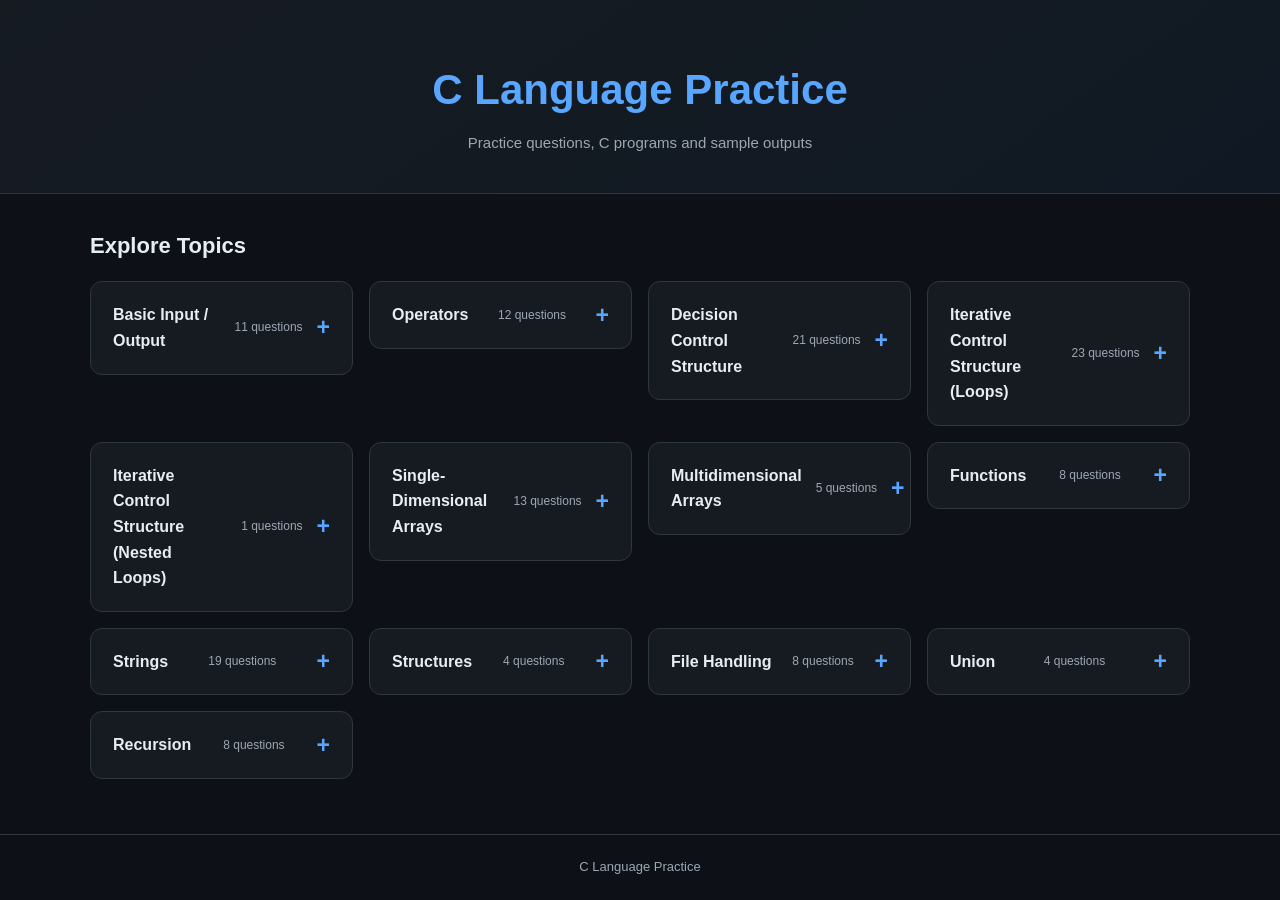
==== commit 514c3257: "Add files via upload" ====
--- a/index.html
+++ b/index.html
@@ -4039,6 +4039,779 @@
 3 | 1000 | 01/01/2003</pre></div>
 </div></article>
 </div></details>
+<details class="topic">
+<summary><span>File Handling</span><span class="topic-count">8 questions</span></summary>
+<div class="topic-body">
+<article class="program">
+<h3>1. Create a file and copy that file into another file.</h3>
+<div class="code-title">C Program</div>
+<pre><code>#include &lt;stdio.h&gt;
+#include &lt;conio.h&gt;
+
+void main()
+{
+    FILE *fp1, *fp2;
+    int ch;
+
+    clrscr();
+
+    fp1 = fopen(&quot;FIRST.TXT&quot;, &quot;w&quot;);
+    fprintf(fp1, &quot;Hello, this is my first file.&quot;);
+    fclose(fp1);
+
+    fp1 = fopen(&quot;FIRST.TXT&quot;, &quot;r&quot;);
+    fp2 = fopen(&quot;COPY.TXT&quot;, &quot;w&quot;);
+
+    while ((ch = fgetc(fp1)) != EOF)
+    {
+        fputc(ch, fp2);
+    }
+
+    fclose(fp1);
+    fclose(fp2);
+
+    printf(&quot;File copied successfully.&quot;);
+    getch();
+}</code></pre>
+<div class="sample-grid">
+<div class="sample-cell"><div class="code-title">Sample input</div>
+<pre>No input required</pre></div>
+<div class="sample-cell"><div class="output-title">Sample output</div>
+<pre>File copied successfully.
+
+COPY.TXT contains:
+Hello, this is my first file.</pre></div>
+</div>
+</article>
+<article class="program">
+<h3>2. Create a file and rename the file.</h3>
+<div class="code-title">C Program</div>
+<pre><code>#include &lt;stdio.h&gt;
+#include &lt;conio.h&gt;
+
+void main()
+{
+    FILE *fp;
+
+    clrscr();
+
+    fp = fopen(&quot;OLD.TXT&quot;, &quot;w&quot;);
+    fprintf(fp, &quot;This file will be renamed.&quot;);
+    fclose(fp);
+
+    if (rename(&quot;OLD.TXT&quot;, &quot;NEW.TXT&quot;) == 0)
+        printf(&quot;File renamed successfully.&quot;);
+    else
+        printf(&quot;Unable to rename file.&quot;);
+
+    getch();
+}</code></pre>
+<div class="sample-grid">
+<div class="sample-cell"><div class="code-title">Sample input</div>
+<pre>No input required</pre></div>
+<div class="sample-cell"><div class="output-title">Sample output</div>
+<pre>File renamed successfully.
+
+OLD.TXT is now NEW.TXT.</pre></div>
+</div>
+</article>
+<article class="program">
+<h3>3. Create 2 files and concatenate into 3rd file.</h3>
+<div class="code-title">C Program</div>
+<pre><code>#include &lt;stdio.h&gt;
+#include &lt;conio.h&gt;
+
+void main()
+{
+    FILE *fp1, *fp2, *fp3;
+    int ch;
+
+    clrscr();
+
+    fp1 = fopen(&quot;ONE.TXT&quot;, &quot;w&quot;);
+    fprintf(fp1, &quot;First file. &quot;);
+    fclose(fp1);
+
+    fp2 = fopen(&quot;TWO.TXT&quot;, &quot;w&quot;);
+    fprintf(fp2, &quot;Second file.&quot;);
+    fclose(fp2);
+
+    fp1 = fopen(&quot;ONE.TXT&quot;, &quot;r&quot;);
+    fp2 = fopen(&quot;TWO.TXT&quot;, &quot;r&quot;);
+    fp3 = fopen(&quot;THREE.TXT&quot;, &quot;w&quot;);
+
+    while ((ch = fgetc(fp1)) != EOF)
+        fputc(ch, fp3);
+
+    while ((ch = fgetc(fp2)) != EOF)
+        fputc(ch, fp3);
+
+    fclose(fp1);
+    fclose(fp2);
+    fclose(fp3);
+
+    printf(&quot;Files concatenated successfully.&quot;);
+    getch();
+}</code></pre>
+<div class="sample-grid">
+<div class="sample-cell"><div class="code-title">Sample input</div>
+<pre>No input required</pre></div>
+<div class="sample-cell"><div class="output-title">Sample output</div>
+<pre>Files concatenated successfully.
+
+THREE.TXT contains:
+First file. Second file.</pre></div>
+</div>
+</article>
+<article class="program">
+<h3>4. Create a file and count the number of characters in the file.</h3>
+<div class="code-title">C Program</div>
+<pre><code>#include &lt;stdio.h&gt;
+#include &lt;conio.h&gt;
+
+void main()
+{
+    FILE *fp;
+    int ch, count = 0;
+
+    clrscr();
+
+    fp = fopen(&quot;TEXT.TXT&quot;, &quot;w&quot;);
+    fprintf(fp, &quot;Hello C&quot;);
+    fclose(fp);
+
+    fp = fopen(&quot;TEXT.TXT&quot;, &quot;r&quot;);
+
+    while ((ch = fgetc(fp)) != EOF)
+    {
+        count++;
+    }
+
+    fclose(fp);
+
+    printf(&quot;Number of characters = %d&quot;, count);
+    getch();
+}</code></pre>
+<div class="sample-grid">
+<div class="sample-cell"><div class="code-title">Sample input</div>
+<pre>No input required</pre></div>
+<div class="sample-cell"><div class="output-title">Sample output</div>
+<pre>Number of characters = 7</pre></div>
+</div>
+</article>
+<article class="program">
+<h3>5. Create a file and count the number of words in the file.</h3>
+<div class="code-title">C Program</div>
+<pre><code>#include &lt;stdio.h&gt;
+#include &lt;conio.h&gt;
+#include &lt;ctype.h&gt;
+
+void main()
+{
+    FILE *fp;
+    int ch, count = 0, inword = 0;
+
+    clrscr();
+
+    fp = fopen(&quot;WORDS.TXT&quot;, &quot;w&quot;);
+    fprintf(fp, &quot;C is easy to learn&quot;);
+    fclose(fp);
+
+    fp = fopen(&quot;WORDS.TXT&quot;, &quot;r&quot;);
+
+    while ((ch = fgetc(fp)) != EOF)
+    {
+        if (isspace(ch))
+            inword = 0;
+        else if (inword == 0)
+        {
+            inword = 1;
+            count++;
+        }
+    }
+
+    fclose(fp);
+
+    printf(&quot;Number of words = %d&quot;, count);
+    getch();
+}</code></pre>
+<div class="sample-grid">
+<div class="sample-cell"><div class="code-title">Sample input</div>
+<pre>No input required</pre></div>
+<div class="sample-cell"><div class="output-title">Sample output</div>
+<pre>Number of words = 5</pre></div>
+</div>
+</article>
+<article class="program">
+<h3>6. Enter the file name from the user, enter the data from the user and put the data in the file.</h3>
+<div class="code-title">C Program</div>
+<pre><code>#include &lt;stdio.h&gt;
+#include &lt;conio.h&gt;
+
+void main()
+{
+    FILE *fp;
+    char name[30], data[100];
+
+    clrscr();
+
+    printf(&quot;Enter file name: &quot;);
+    scanf(&quot;%s&quot;, name);
+
+    fp = fopen(name, &quot;w&quot;);
+
+    printf(&quot;Enter data: &quot;);
+    fflush(stdin);
+    gets(data);
+
+    fprintf(fp, &quot;%s&quot;, data);
+    fclose(fp);
+
+    printf(&quot;Data saved in file.&quot;);
+    getch();
+}</code></pre>
+<div class="sample-grid">
+<div class="sample-cell"><div class="code-title">Sample input</div>
+<pre>notes.txt
+My C practice work</pre></div>
+<div class="sample-cell"><div class="output-title">Sample output</div>
+<pre>Enter file name: notes.txt
+Enter data: My C practice work
+Data saved in file.</pre></div>
+</div>
+</article>
+<article class="program">
+<h3>7. Enter the file name from the user, enter the data from the user and put the data in the file, but data should be in capital letters.</h3>
+<div class="code-title">C Program</div>
+<pre><code>#include &lt;stdio.h&gt;
+#include &lt;conio.h&gt;
+#include &lt;ctype.h&gt;
+
+void main()
+{
+    FILE *fp;
+    char name[30], data[100];
+    int i;
+
+    clrscr();
+
+    printf(&quot;Enter file name: &quot;);
+    scanf(&quot;%s&quot;, name);
+
+    fp = fopen(name, &quot;w&quot;);
+
+    printf(&quot;Enter data: &quot;);
+    fflush(stdin);
+    gets(data);
+
+    for (i = 0; data[i] != &#x27;\0&#x27;; i++)
+    {
+        data[i] = toupper(data[i]);
+    }
+
+    fprintf(fp, &quot;%s&quot;, data);
+    fclose(fp);
+
+    printf(&quot;Data saved in capital letters.&quot;);
+    getch();
+}</code></pre>
+<div class="sample-grid">
+<div class="sample-cell"><div class="code-title">Sample input</div>
+<pre>capital.txt
+hello world</pre></div>
+<div class="sample-cell"><div class="output-title">Sample output</div>
+<pre>Enter file name: capital.txt
+Enter data: hello world
+Data saved in capital letters.
+
+The file contains:
+HELLO WORLD</pre></div>
+</div>
+</article>
+<article class="program">
+<h3>8. Enter the file name from the user and keep entering data until the user wants to stop.</h3>
+<div class="code-title">C Program</div>
+<pre><code>#include &lt;stdio.h&gt;
+#include &lt;conio.h&gt;
+
+void main()
+{
+    FILE *fp;
+    char name[30], data[100];
+    int choice;
+
+    clrscr();
+
+    printf(&quot;Enter file name: &quot;);
+    scanf(&quot;%s&quot;, name);
+
+    fp = fopen(name, &quot;w&quot;);
+
+    do
+    {
+        printf(&quot;Enter data: &quot;);
+        fflush(stdin);
+        gets(data);
+
+        fprintf(fp, &quot;%s\n&quot;, data);
+
+        printf(&quot;Enter 1 to continue or 0 to stop: &quot;);
+        scanf(&quot;%d&quot;, &amp;choice);
+
+    } while (choice == 1);
+
+    fclose(fp);
+
+    printf(&quot;Data saved in file.&quot;);
+    getch();
+}</code></pre>
+<div class="sample-grid">
+<div class="sample-cell"><div class="code-title">Sample input</div>
+<pre>diary.txt
+First line
+1
+Second line
+0</pre></div>
+<div class="sample-cell"><div class="output-title">Sample output</div>
+<pre>Enter file name: diary.txt
+Enter data: First line
+Enter 1 to continue or 0 to stop: 1
+Enter data: Second line
+Enter 1 to continue or 0 to stop: 0
+Data saved in file.</pre></div>
+</div>
+</article>
+</div>
+</details>
+<details class="topic">
+<summary><span>Union</span><span class="topic-count">4 questions</span></summary>
+<div class="topic-body">
+<article class="program">
+<h3>1. Basic Union Program.</h3>
+<div class="code-title">C Program</div>
+<pre><code>#include &lt;stdio.h&gt;
+#include &lt;conio.h&gt;
+
+union Student
+{
+    int roll;
+    float marks;
+    char grade;
+};
+
+void main()
+{
+    union Student s;
+
+    clrscr();
+
+    s.roll = 12;
+    printf(&quot;Roll number = %d\n&quot;, s.roll);
+
+    s.marks = 85.5;
+    printf(&quot;Marks = %.1f\n&quot;, s.marks);
+
+    s.grade = &#x27;A&#x27;;
+    printf(&quot;Grade = %c&quot;, s.grade);
+
+    getch();
+}</code></pre>
+<div class="sample-grid">
+<div class="sample-cell"><div class="code-title">Sample input</div>
+<pre>No input required</pre></div>
+<div class="sample-cell"><div class="output-title">Sample output</div>
+<pre>Roll number = 12
+Marks = 85.5
+Grade = A</pre></div>
+</div>
+</article>
+<article class="program">
+<h3>2. Size of union - proves union saves memory.</h3>
+<div class="code-title">C Program</div>
+<pre><code>#include &lt;stdio.h&gt;
+#include &lt;conio.h&gt;
+
+struct Sample
+{
+    int a;
+    float b;
+    char c;
+};
+
+union SampleUnion
+{
+    int a;
+    float b;
+    char c;
+};
+
+void main()
+{
+    clrscr();
+
+    printf(&quot;Size of structure = %u bytes\n&quot;,
+           (unsigned)sizeof(struct Sample));
+
+    printf(&quot;Size of union = %u bytes&quot;,
+           (unsigned)sizeof(union SampleUnion));
+
+    getch();
+}</code></pre>
+<div class="sample-grid">
+<div class="sample-cell"><div class="code-title">Sample input</div>
+<pre>No input required</pre></div>
+<div class="sample-cell"><div class="output-title">Sample output</div>
+<pre>Example output (may vary by compiler):
+Size of structure = 8 bytes
+Size of union = 4 bytes</pre></div>
+</div>
+</article>
+<article class="program">
+<h3>3. Difference between structure and union.</h3>
+<div class="code-title">C Program</div>
+<pre><code>#include &lt;stdio.h&gt;
+#include &lt;conio.h&gt;
+
+struct Data
+{
+    int a;
+    float b;
+};
+
+union DataUnion
+{
+    int a;
+    float b;
+};
+
+void main()
+{
+    struct Data s;
+    union DataUnion u;
+
+    clrscr();
+
+    s.a = 10;
+    s.b = 5.5;
+
+    printf(&quot;Structure values:\n&quot;);
+    printf(&quot;a = %d\n&quot;, s.a);
+    printf(&quot;b = %.1f\n&quot;, s.b);
+
+    u.a = 10;
+    u.b = 5.5;
+
+    printf(&quot;\nUnion value:\n&quot;);
+    printf(&quot;b = %.1f&quot;, u.b);
+
+    getch();
+}</code></pre>
+<div class="sample-grid">
+<div class="sample-cell"><div class="code-title">Sample input</div>
+<pre>No input required</pre></div>
+<div class="sample-cell"><div class="output-title">Sample output</div>
+<pre>Structure values:
+a = 10
+b = 5.5
+
+Union value:
+b = 5.5</pre></div>
+</div>
+</article>
+<article class="program">
+<h3>4. Union can hold only one value at a time.</h3>
+<div class="code-title">C Program</div>
+<pre><code>#include &lt;stdio.h&gt;
+#include &lt;conio.h&gt;
+
+union Value
+{
+    int number;
+    float decimal;
+    char letter;
+};
+
+void main()
+{
+    union Value v;
+
+    clrscr();
+
+    v.number = 25;
+    printf(&quot;Number = %d\n&quot;, v.number);
+
+    v.decimal = 7.5;
+    printf(&quot;Decimal = %.1f\n&quot;, v.decimal);
+
+    v.letter = &#x27;A&#x27;;
+    printf(&quot;Letter = %c&quot;, v.letter);
+
+    getch();
+}</code></pre>
+<div class="sample-grid">
+<div class="sample-cell"><div class="code-title">Sample input</div>
+<pre>No input required</pre></div>
+<div class="sample-cell"><div class="output-title">Sample output</div>
+<pre>Number = 25
+Decimal = 7.5
+Letter = A</pre></div>
+</div>
+</article>
+</div>
+</details>
+<details class="topic">
+<summary><span>Recursion</span><span class="topic-count">8 questions</span></summary>
+<div class="topic-body">
+<article class="program">
+<h3>1. Print A 5 times.</h3>
+<div class="code-title">C Program</div>
+<pre><code>#include &lt;stdio.h&gt;
+#include &lt;conio.h&gt;
+
+void printA(int n)
+{
+    if (n == 0)
+        return;
+
+    printf(&quot;A\n&quot;);
+    printA(n - 1);
+}
+
+void main()
+{
+    clrscr();
+    printA(5);
+    getch();
+}</code></pre>
+<div class="sample-grid">
+<div class="sample-cell"><div class="code-title">Sample input</div>
+<pre>No input required</pre></div>
+<div class="sample-cell"><div class="output-title">Sample output</div>
+<pre>A
+A
+A
+A
+A</pre></div>
+</div>
+</article>
+<article class="program">
+<h3>2. Print 1 to 5 using recursion.</h3>
+<div class="code-title">C Program</div>
+<pre><code>#include &lt;stdio.h&gt;
+#include &lt;conio.h&gt;
+
+void printnum(int n)
+{
+    if (n &gt; 5)
+        return;
+
+    printf(&quot;%d &quot;, n);
+    printnum(n + 1);
+}
+
+void main()
+{
+    clrscr();
+    printnum(1);
+    getch();
+}</code></pre>
+<div class="sample-grid">
+<div class="sample-cell"><div class="code-title">Sample input</div>
+<pre>No input required</pre></div>
+<div class="sample-cell"><div class="output-title">Sample output</div>
+<pre>1 2 3 4 5</pre></div>
+</div>
+</article>
+<article class="program">
+<h3>3. Print 5 to 1 using recursion.</h3>
+<div class="code-title">C Program</div>
+<pre><code>#include &lt;stdio.h&gt;
+#include &lt;conio.h&gt;
+
+void printnum(int n)
+{
+    if (n == 0)
+        return;
+
+    printf(&quot;%d &quot;, n);
+    printnum(n - 1);
+}
+
+void main()
+{
+    clrscr();
+    printnum(5);
+    getch();
+}</code></pre>
+<div class="sample-grid">
+<div class="sample-cell"><div class="code-title">Sample input</div>
+<pre>No input required</pre></div>
+<div class="sample-cell"><div class="output-title">Sample output</div>
+<pre>5 4 3 2 1</pre></div>
+</div>
+</article>
+<article class="program">
+<h3>4. Infinite recursion.</h3>
+<div class="code-title">C Program</div>
+<pre><code>#include &lt;stdio.h&gt;
+#include &lt;conio.h&gt;
+
+void repeat()
+{
+    printf(&quot;Function calling itself\n&quot;);
+    repeat();
+}
+
+void main()
+{
+    clrscr();
+    repeat();
+    getch();
+}</code></pre>
+<div class="sample-grid">
+<div class="sample-cell"><div class="code-title">Sample input</div>
+<pre>No input required</pre></div>
+<div class="sample-cell"><div class="output-title">Sample output</div>
+<pre>Function calling itself
+Function calling itself
+Function calling itself
+...
+
+The program will eventually stop responding or crash.</pre></div>
+</div>
+</article>
+<article class="program">
+<h3>5. Factorial using recursion.</h3>
+<div class="code-title">C Program</div>
+<pre><code>#include &lt;stdio.h&gt;
+#include &lt;conio.h&gt;
+
+int factorial(int n)
+{
+    if (n == 0 || n == 1)
+        return 1;
+
+    return n * factorial(n - 1);
+}
+
+void main()
+{
+    int n;
+
+    clrscr();
+
+    printf(&quot;Enter a number: &quot;);
+    scanf(&quot;%d&quot;, &amp;n);
+
+    if (n &lt; 0)
+        printf(&quot;Factorial is not possible.&quot;);
+    else
+        printf(&quot;Factorial = %d&quot;, factorial(n));
+
+    getch();
+}</code></pre>
+<div class="sample-grid">
+<div class="sample-cell"><div class="code-title">Sample input</div>
+<pre>5</pre></div>
+<div class="sample-cell"><div class="output-title">Sample output</div>
+<pre>Enter a number: 5
+Factorial = 120</pre></div>
+</div>
+</article>
+<article class="program">
+<h3>6. Write a program of recursion and display the output.</h3>
+<div class="code-title">C Program</div>
+<pre><code>#include &lt;stdio.h&gt;
+#include &lt;conio.h&gt;
+
+int sum(int n)
+{
+    if (n == 0)
+        return 0;
+
+    return n + sum(n - 1);
+}
+
+void main()
+{
+    clrscr();
+
+    printf(&quot;Sum = %d&quot;, sum(5));
+
+    getch();
+}</code></pre>
+<div class="sample-grid">
+<div class="sample-cell"><div class="code-title">Sample input</div>
+<pre>No input required</pre></div>
+<div class="sample-cell"><div class="output-title">Sample output</div>
+<pre>Sum = 15</pre></div>
+</div>
+</article>
+<article class="program">
+<h3>7. Write a program of recursion with global variable and display the output.</h3>
+<div class="code-title">C Program</div>
+<pre><code>#include &lt;stdio.h&gt;
+#include &lt;conio.h&gt;
+
+int n = 1;
+
+void display()
+{
+    if (n &gt; 5)
+        return;
+
+    printf(&quot;%d &quot;, n);
+    n++;
+    display();
+}
+
+void main()
+{
+    clrscr();
+
+    display();
+
+    getch();
+}</code></pre>
+<div class="sample-grid">
+<div class="sample-cell"><div class="code-title">Sample input</div>
+<pre>No input required</pre></div>
+<div class="sample-cell"><div class="output-title">Sample output</div>
+<pre>1 2 3 4 5</pre></div>
+</div>
+</article>
+<article class="program">
+<h3>8. Write a program of recursion with local variable and display the output.</h3>
+<div class="code-title">C Program</div>
+<pre><code>#include &lt;stdio.h&gt;
+#include &lt;conio.h&gt;
+
+void display(int n)
+{
+    if (n == 0)
+        return;
+
+    display(n - 1);
+    printf(&quot;%d &quot;, n);
+}
+
+void main()
+{
+    clrscr();
+
+    display(5);
+
+    getch();
+}</code></pre>
+<div class="sample-grid">
+<div class="sample-cell"><div class="code-title">Sample input</div>
+<pre>No input required</pre></div>
+<div class="sample-cell"><div class="output-title">Sample output</div>
+<pre>1 2 3 4 5</pre></div>
+</div>
+</article>
+</div>
+</details>
 </div>
 </main>
 <footer>C Language Practice</footer>
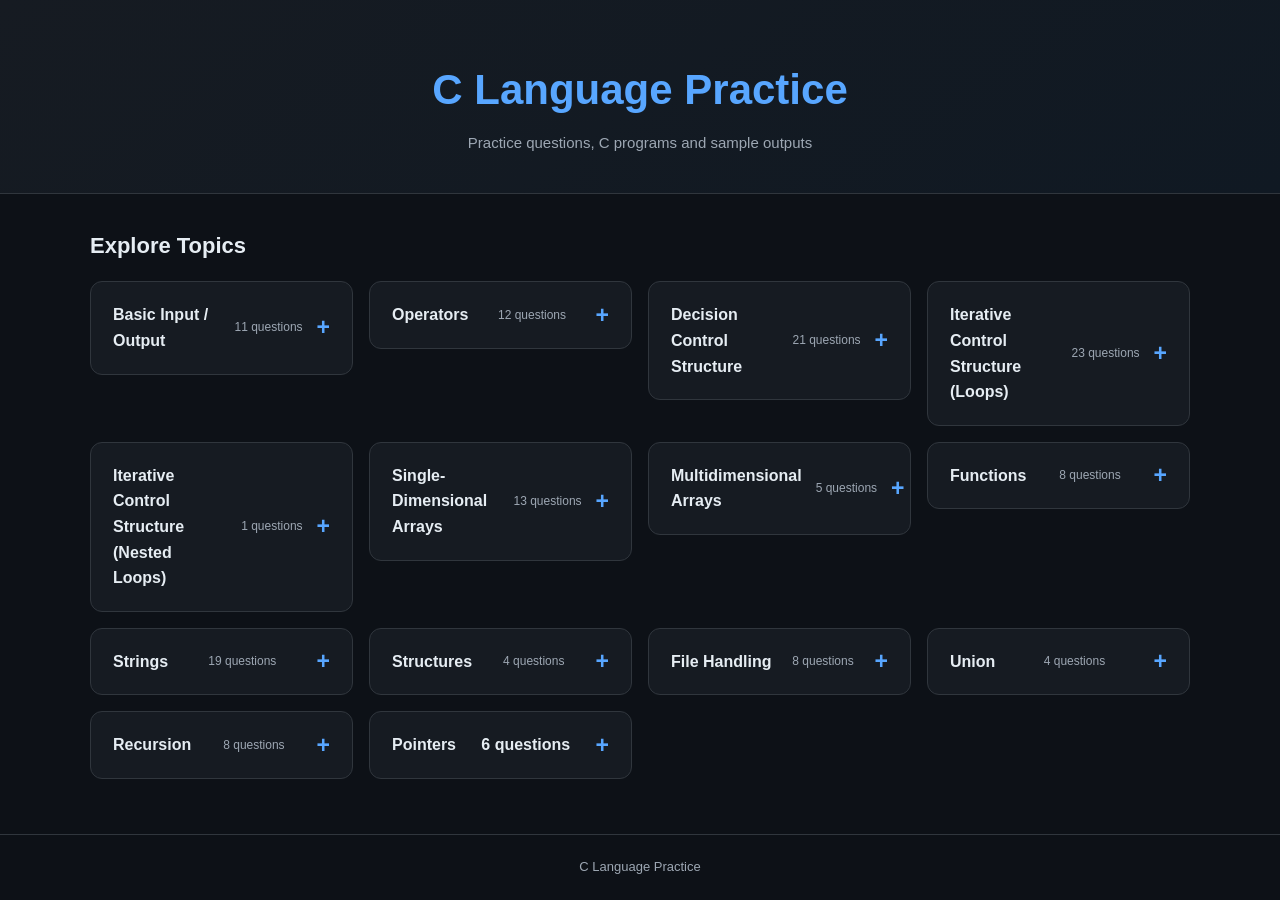
==== commit 543654d6: "Add files via upload" ====
--- a/index.html
+++ b/index.html
@@ -121,13 +121,13 @@
 void main(){
 clrscr();
 printf("it print the name in center of first line\n");
-printf("\t \t \t \t\t Dhruv");  
+printf("\t \t \t \t\t Sarthak");  
 }</code></pre>
 <div class="sample-grid">
 
 <div class="sample-cell"><div class="output-title">Sample output</div>
 <pre>it print the name in center of first line
-                    Dhruv</pre></div>
+                    Sarthak</pre></div>
 </div></article>
 <article class="program">
 <h3>5. Write a program to store single quote and print that variable to show single quote on output screen.</h3>
@@ -153,23 +153,23 @@
 void main(){
 clrscr();
 printf("your name will blink 5 times\n");
-printf("Dhruv");
+printf("Sarthak");
 delay(100);
 clrscr();
 delay(100);
-printf("Dhruv");
+printf("Sarthak");
 delay(100);
 clrscr();
 delay(100);
-printf("Dhruv");
+printf("Sarthak");
 delay(100);
 clrscr();
 delay(100);
-printf("Dhruv");
+printf("Sarthak");
 delay(100);
 clrscr();
 delay(100);
-printf("Dhruv");
+printf("Sarthak");
 delay(100);
 clrscr();
 delay(100);
@@ -180,7 +180,7 @@
 <div class="sample-grid">
 
 <div class="sample-cell"><div class="output-title">Sample output</div>
-<pre>Dhruv</pre></div>
+<pre>Sarthak</pre></div>
 </div></article>
 <article class="program">
 <h3>7. Write the program to display this output ? #include #include #include void main () { clrscr(); printf(“hello,welcome to c”); delay(5000); }</h3>
@@ -218,14 +218,14 @@
     for(i = 0; i &lt; 35; i++)
         printf(" ");
 
-    printf("Dhruv Goyal");   
+    printf("Sarthak");   
 
     getch(); 
 }</code></pre>
 <div class="sample-grid">
 
 <div class="sample-cell"><div class="output-title">Sample output</div>
-<pre>Dhruv Goyal</pre></div>
+<pre>Sarthak</pre></div>
 </div></article>
 <article class="program">
 <h3>9. Enter password display like ****** ?</h3>
@@ -1444,17 +1444,17 @@
 void main(){
     int i;
     clrscr();
-    for(i=0;i&lt;100000;i++) printf("Dhruv\n");
+    for(i=0;i&lt;100000;i++) printf("Sarthak\n");
     
 }</code></pre>
 <div class="sample-grid">
 
 <div class="sample-cell"><div class="output-title">Sample output</div>
-<pre>Dhruv
-Dhruv
-Dhruv
-Dhruv
-Dhruv
+<pre>Sarthak
+Sarthak
+Sarthak
+Sarthak
+Sarthak
 ...
 [printed 100,000 times]</pre></div>
 </div></article>
@@ -3826,7 +3826,7 @@
 
 <div class="sample-cell"><div class="output-title">Sample output</div>
 <pre>Enter all the details below
-Enter your name: Alex
+Enter your name: Sarthak
 Enter the roll number: 24BCA01
 Enter the marks of these 5 subjects:
 English: 8
@@ -3881,8 +3881,8 @@
 
 <div class="sample-cell"><div class="output-title">Sample output</div>
 <pre>ID              Name                      Designation
-101             Alice                     Manager
-102             Bob                       Developer
+101             Sarthak                     Manager
+102             Sarthak                       Developer
 ...
 150             Name50                    Designation50</pre></div>
 </div></article>
@@ -3927,10 +3927,10 @@
 <div class="sample-cell"><div class="output-title">Sample output</div>
 <pre>Employee Names:
 Employee number | Name
-1 | Alex
-2 | Alex
+1 | Sarthak
+2 | Sarthak
 ...
-50 | Alex</pre></div>
+50 | Sarthak</pre></div>
 </div></article>
 <article class="program">
 <h3>3. Create structure of employee which there is emp.ID, name, designation of 50 employees from user and print name character with emp.ID in tabular form ?</h3>
@@ -3973,10 +3973,10 @@
 
 <div class="sample-cell"><div class="output-title">Sample output</div>
 <pre>ID | Name
-101 | Alex
-102 | Alex
+101 | Sarthak
+102 | Sarthak
 ...
-150 | Alex</pre></div>
+150 | Sarthak</pre></div>
 </div></article>
 <article class="program">
 <h3>4. Enter student details like roll name, fee, DOB and print all the detail by ascending order of roll number ?</h3>
@@ -4812,6 +4812,198 @@
 </article>
 </div>
 </details>
+
+  <details class="topic">
+    <summary><span>Pointers</span><span class="count">6 questions</span></summary>
+    
+    <article class="program">
+      <h3>Q1. A pointer should point to the array and through pointer we will fill all the locations of the array by asking the value from the user and print the array.</h3>
+      <pre><code>#include &lt;stdio.h&gt;
+#include &lt;conio.h&gt;
+void main()
+{
+    int a[5], *p, i;
+    clrscr();
+    p = a;
+    for(i = 0; i &lt; 5; i++)
+    {
+        printf(&quot;Enter value: &quot;);
+        scanf(&quot;%d&quot;, p + i);
+    }
+    printf(&quot;Array elements are:\n&quot;);
+    for(i = 0; i &lt; 5; i++)
+        printf(&quot;%d &quot;, *(p + i));
+    getch();
+}</code></pre>
+      <div class="grid">
+        <div class="cell">
+          <h4>Sample output</h4>
+          <pre>Enter value: 10
+Enter value: 20
+Enter value: 30
+Enter value: 40
+Enter value: 50
+Array elements are:
+10 20 30 40 50</pre>
+        </div>
+      </div>
+    </article>
+    <article class="program">
+      <h3>Q2. Enter 2 numbers from the user, subtract the numbers and print the answer. The answer variable should be local. Call the function only in main (using pointer).</h3>
+      <pre><code>#include &lt;stdio.h&gt;
+#include &lt;conio.h&gt;
+void subtract(int *a, int *b, int *answer)
+{
+    *answer = *a - *b;
+}
+void main()
+{
+    int a, b, answer;
+    clrscr();
+    printf(&quot;Enter two numbers: &quot;);
+    scanf(&quot;%d%d&quot;, &amp;a, &amp;b);
+    subtract(&amp;a, &amp;b, &amp;answer);
+    printf(&quot;Difference = %d&quot;, answer);
+    getch();
+}</code></pre>
+      <div class="grid">
+        <div class="cell">
+          <h4>Sample output</h4>
+          <pre>Enter two numbers: 20 8
+Difference = 12</pre>
+        </div>
+      </div>
+    </article>
+    <article class="program">
+      <h3>Q3. Enter 2 numbers from the user and swap the numbers using pointer.</h3>
+      <pre><code>#include &lt;stdio.h&gt;
+#include &lt;conio.h&gt;
+void swap(int *a, int *b)
+{
+    int temp;
+    temp = *a;
+    *a = *b;
+    *b = temp;
+}
+void main()
+{
+    int a, b;
+    clrscr();
+    printf(&quot;Enter two numbers: &quot;);
+    scanf(&quot;%d%d&quot;, &amp;a, &amp;b);
+    printf(&quot;Before swapping: %d %d\n&quot;, a, b);
+    swap(&amp;a, &amp;b);
+    printf(&quot;After swapping: %d %d&quot;, a, b);
+    getch();
+}</code></pre>
+      <div class="grid">
+        <div class="cell">
+          <h4>Sample output</h4>
+          <pre>Enter two numbers: 10 20
+Before swapping: 10 20
+After swapping: 20 10</pre>
+        </div>
+      </div>
+    </article>
+    <article class="program">
+      <h3>Q4. Using array with pointer.</h3>
+      <pre><code>#include &lt;stdio.h&gt;
+#include &lt;conio.h&gt;
+void main()
+{
+    int a[5] = {10, 20, 30, 40, 50};
+    int *p, i;
+    clrscr();
+    p = a;
+    printf(&quot;Array elements are:\n&quot;);
+    for(i = 0; i &lt; 5; i++)
+        printf(&quot;%d &quot;, *(p + i));
+    getch();
+}</code></pre>
+      <div class="grid">
+        <div class="cell">
+          <h4>Sample output</h4>
+          <pre>Array elements are:
+10 20 30 40 50</pre>
+        </div>
+      </div>
+    </article>
+    <article class="program">
+      <h3>Q5. Using structure with pointer.</h3>
+      <pre><code>#include &lt;stdio.h&gt;
+#include &lt;conio.h&gt;
+struct student
+{
+    int roll;
+    float marks;
+};
+void main()
+{
+    struct student s;
+    struct student *p;
+    clrscr();
+    p = &amp;s;
+    printf(&quot;Enter roll number: &quot;);
+    scanf(&quot;%d&quot;, &amp;p-&gt;roll);
+    printf(&quot;Enter marks: &quot;);
+    scanf(&quot;%f&quot;, &amp;p-&gt;marks);
+    printf(&quot;Roll number = %d\n&quot;, p-&gt;roll);
+    printf(&quot;Marks = %.2f&quot;, p-&gt;marks);
+    getch();
+}</code></pre>
+      <div class="grid">
+        <div class="cell">
+          <h4>Sample output</h4>
+          <pre>Enter roll number: 12
+Enter marks: 85.5
+Roll number = 12
+Marks = 85.50</pre>
+        </div>
+      </div>
+    </article>
+    <article class="program">
+      <h3>Q6. 2-D Array with pointer.</h3>
+      <pre><code>#include &lt;stdio.h&gt;
+#include &lt;conio.h&gt;
+void main()
+{
+    int a[2][3], *p, i, j;
+    clrscr();
+    p = &amp;a[0][0];
+    for(i = 0; i &lt; 2; i++)
+    {
+        for(j = 0; j &lt; 3; j++)
+        {
+            printf(&quot;Enter value: &quot;);
+            scanf(&quot;%d&quot;, p + i * 3 + j);
+        }
+    }
+    printf(&quot;2-D array is:\n&quot;);
+    for(i = 0; i &lt; 2; i++)
+    {
+        for(j = 0; j &lt; 3; j++)
+            printf(&quot;%d &quot;, *(p + i * 3 + j));
+        printf(&quot;\n&quot;);
+    }
+    getch();
+}</code></pre>
+      <div class="grid">
+        <div class="cell">
+          <h4>Sample output</h4>
+          <pre>Enter value: 1
+Enter value: 2
+Enter value: 3
+Enter value: 4
+Enter value: 5
+Enter value: 6
+2-D array is:
+1 2 3
+4 5 6</pre>
+        </div>
+      </div>
+    </article>
+  </details>
+
 </div>
 </main>
 <footer>C Language Practice</footer>
